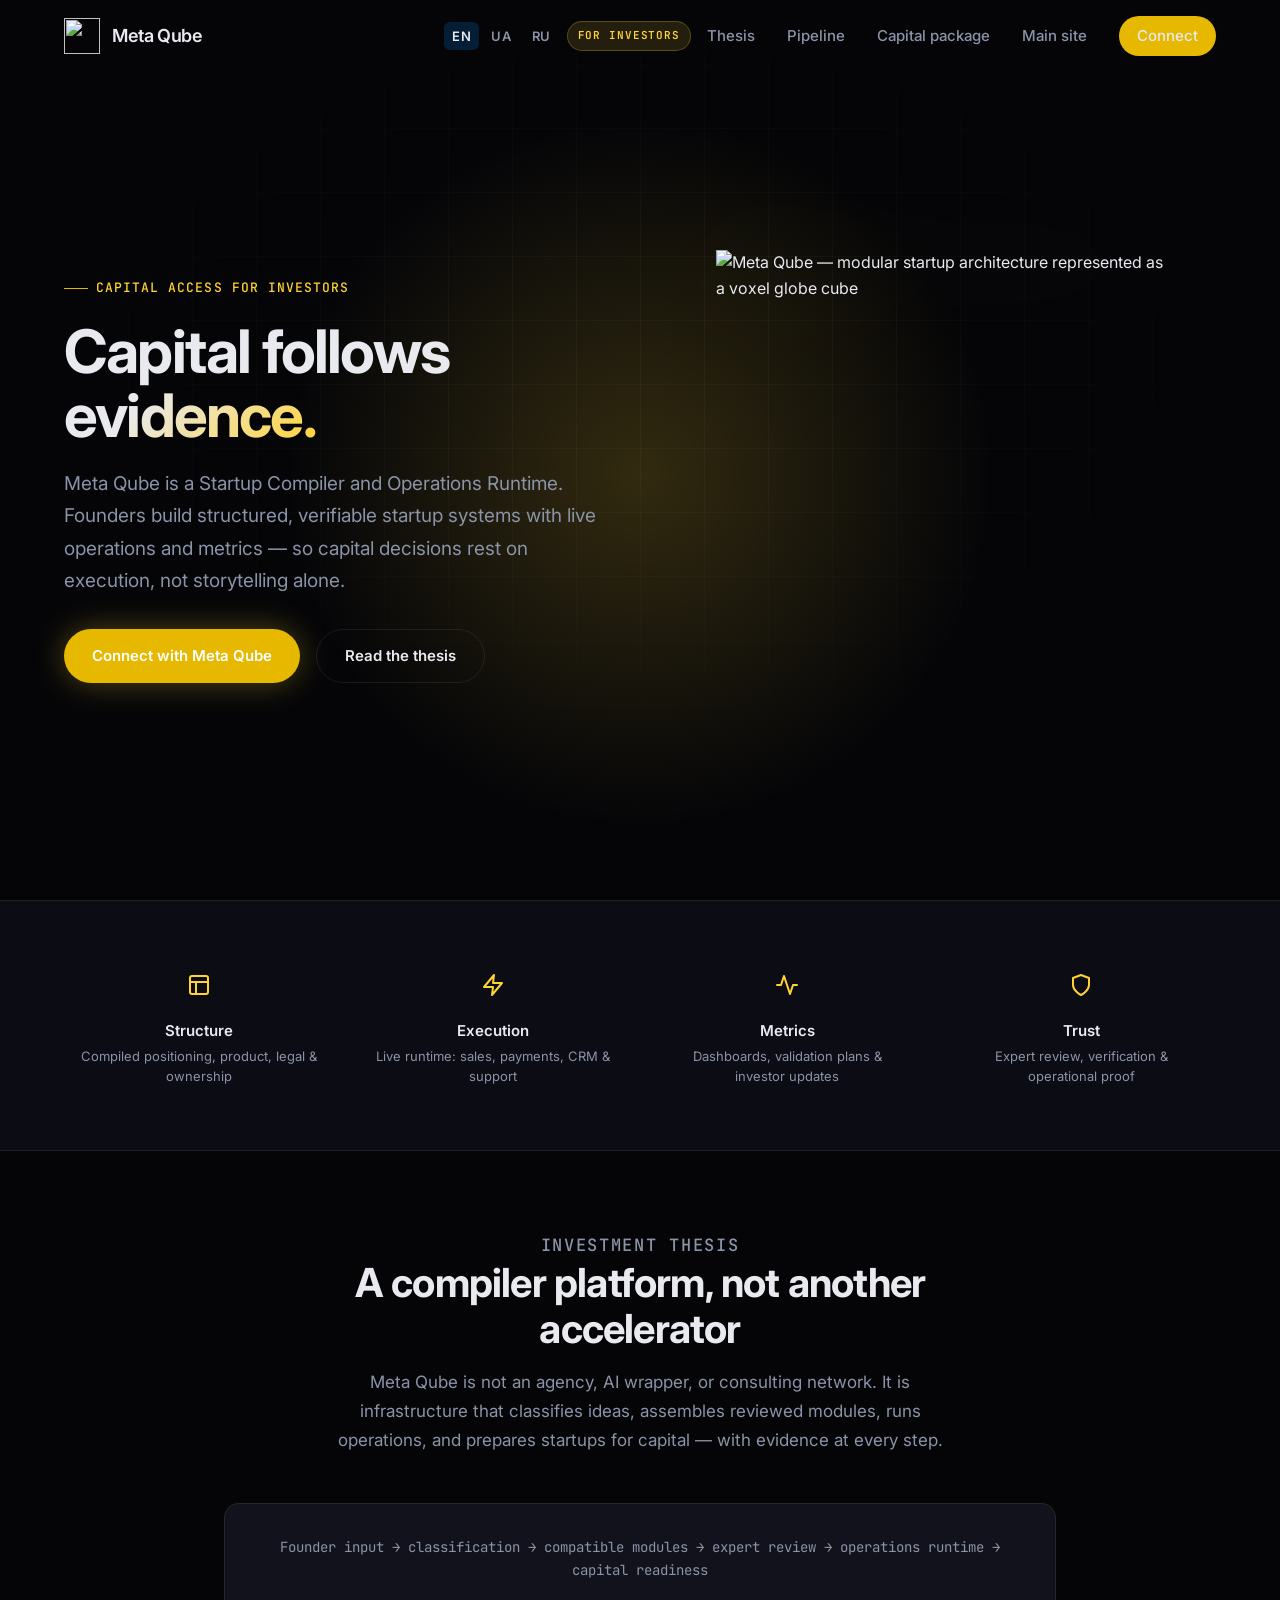
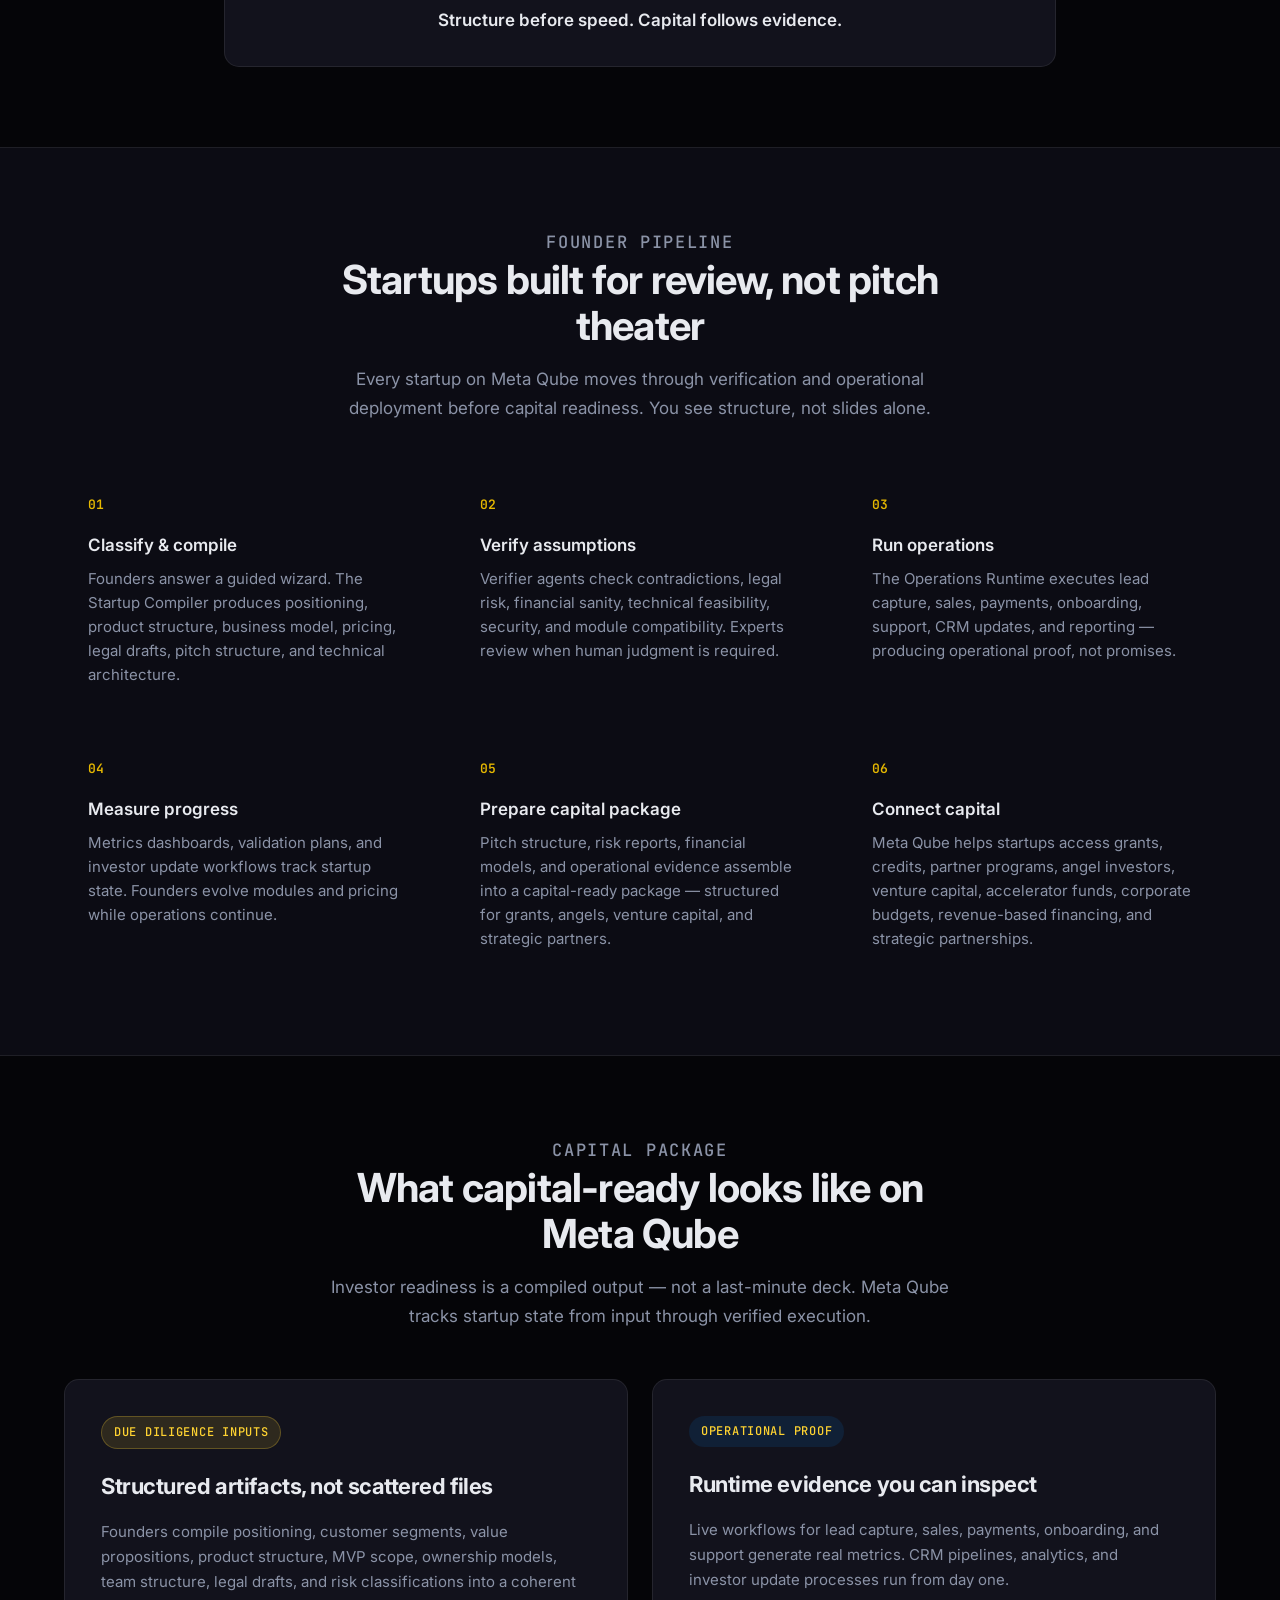
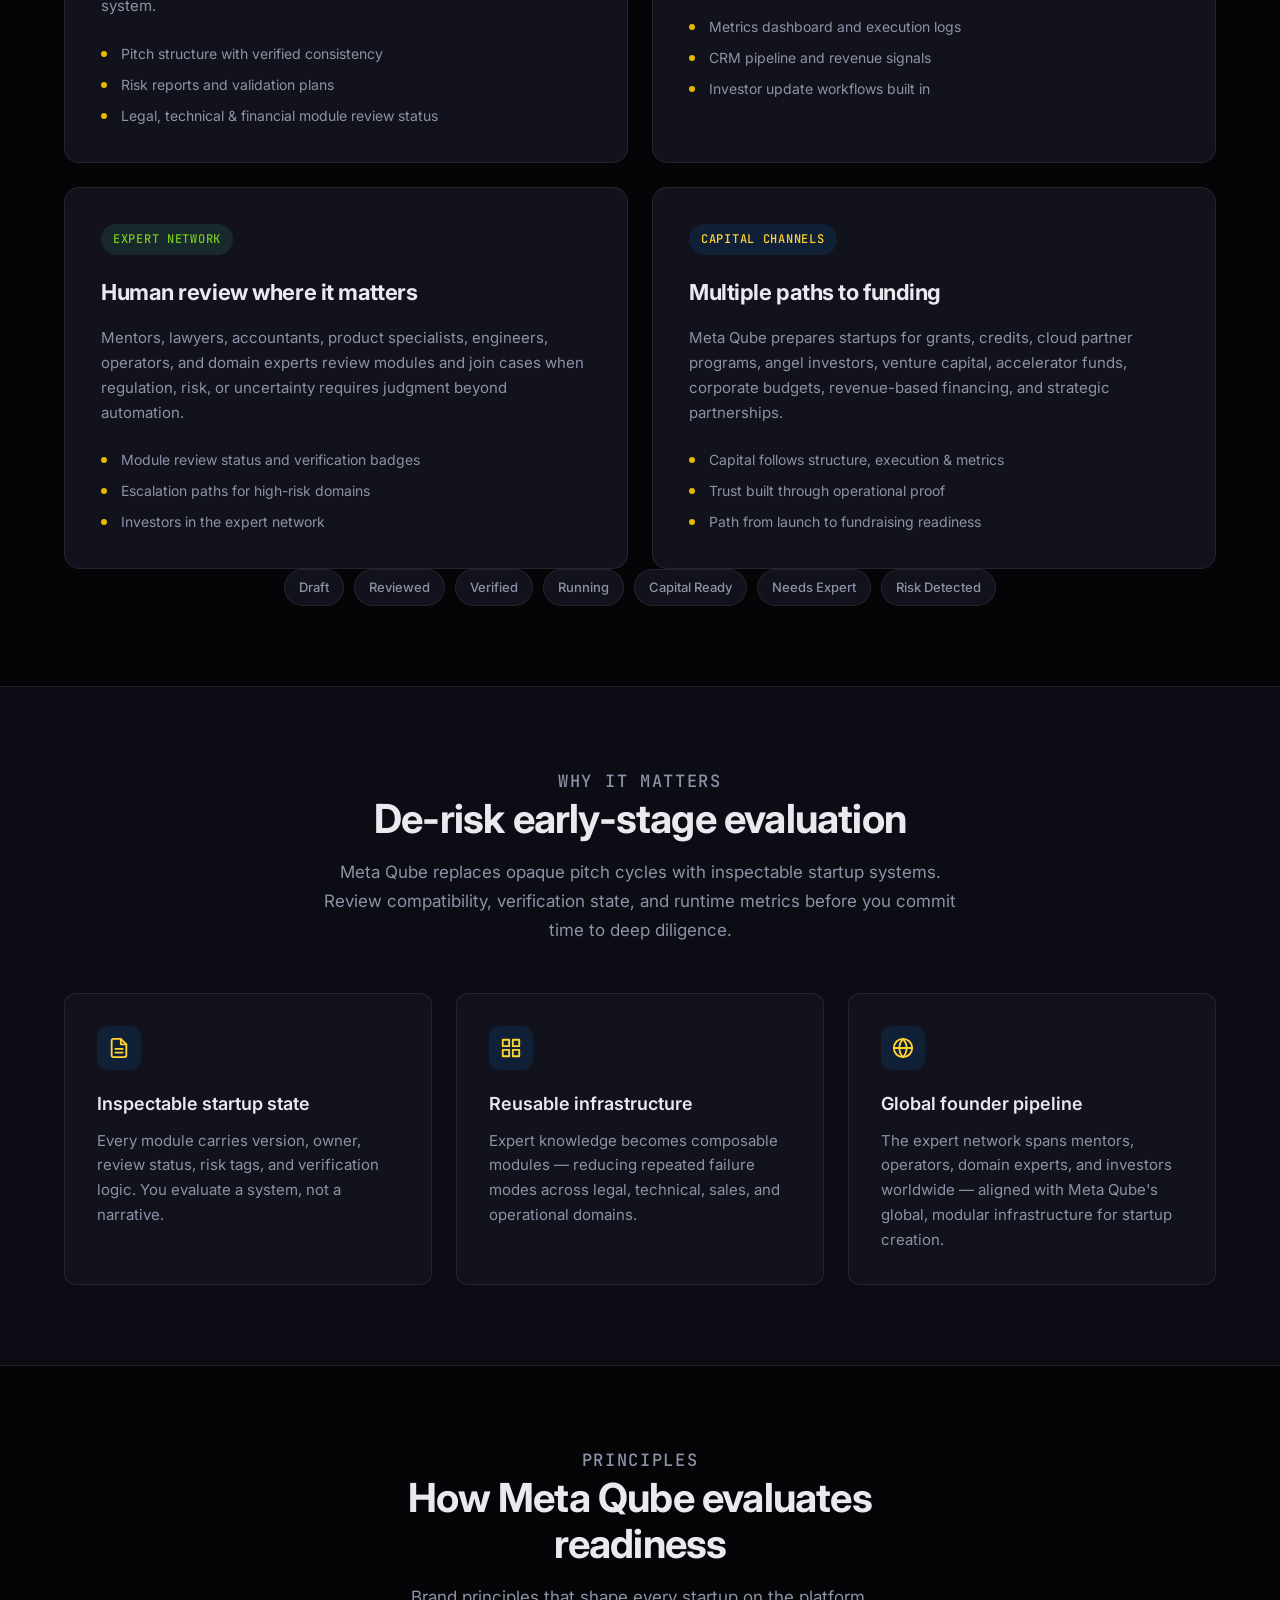
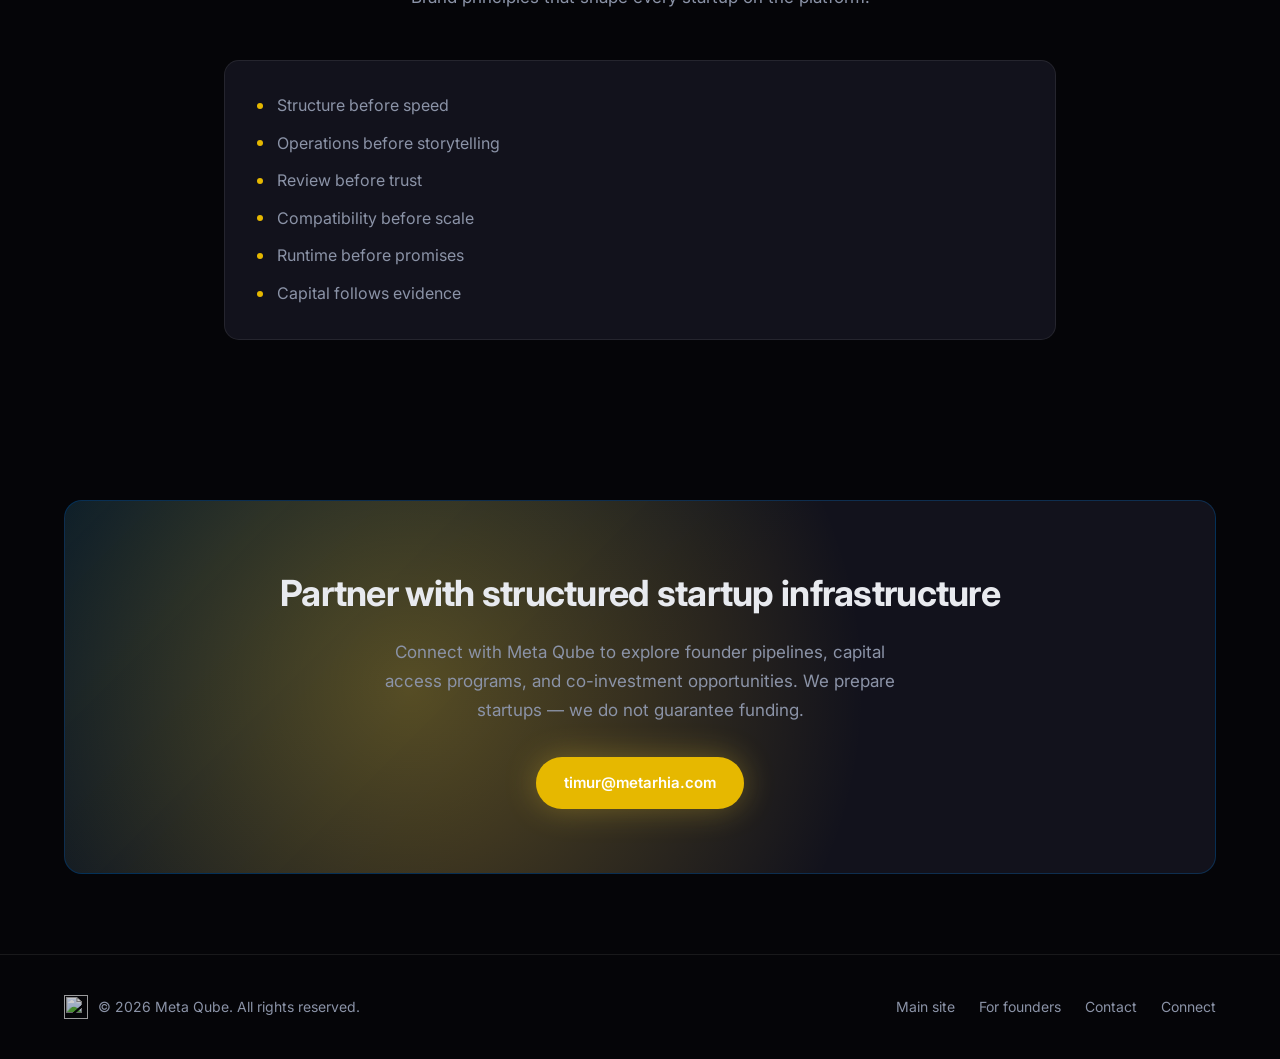
==== index.html @ 6962e1e0 "Add initial landing" ====
<!DOCTYPE html>
<html lang="en">
<head>
  <meta charset="UTF-8">
  <meta name="viewport" content="width=device-width, initial-scale=1.0">
  <meta name="description" content="Meta Qube prepares startups for capital with structure, execution, metrics, and trust. Connect with verified, operationally ready founder pipelines.">
  <meta name="theme-color" content="#FFD331">
  <title>Meta Qube for Investors — Capital follows evidence.</title>

  <link rel="alternate" hreflang="en" href="https://capital.meta-qube.com/">
  <link rel="alternate" hreflang="uk" href="https://capital.meta-qube.com/ua/">
  <link rel="alternate" hreflang="ru" href="https://capital.meta-qube.com/ru/">
  <link rel="alternate" hreflang="x-default" href="https://capital.meta-qube.com/">

  <link rel="icon" href="https://meta-qube.com/favicon.ico" sizes="any">
  <link rel="icon" href="https://meta-qube.com/favicon-32x32.png" type="image/png" sizes="32x32">
  <link rel="icon" href="https://meta-qube.com/favicon-16x16.png" type="image/png" sizes="16x16">
  <link rel="apple-touch-icon" href="https://meta-qube.com/apple-touch-icon.png">
  <link rel="manifest" href="/site.webmanifest">

  <link rel="preconnect" href="https://fonts.googleapis.com">
  <link rel="preconnect" href="https://fonts.gstatic.com" crossorigin>
  <link href="https://fonts.googleapis.com/css2?family=Inter:wght@400;500;600;700&family=JetBrains+Mono:wght@500&display=swap" rel="stylesheet">
  <link rel="stylesheet" href="/styles.css">
</head>
<body class="audience-investors">
  <header class="site-header" id="header">
    <div class="container header-inner">
      <a href="/" class="logo">
        <img src="https://meta-qube.com/images/metaqube.png" alt="" width="36" height="36">
        Meta Qube
      </a>
      <nav class="lang-switch" aria-label="Language">
        <a href="/" class="lang-link active" hreflang="en" aria-current="page">EN</a>
        <a href="/ua/" class="lang-link" hreflang="uk">UA</a>
        <a href="/ru/" class="lang-link" hreflang="ru">RU</a>
      </nav>
      <span class="audience-badge">For investors</span>
      <button class="menu-toggle" id="menu-toggle" aria-label="Toggle menu" aria-expanded="false">
        <svg width="24" height="24" viewBox="0 0 24 24" fill="none" stroke="currentColor" stroke-width="2" stroke-linecap="round">
          <line x1="4" y1="7" x2="20" y2="7"/>
          <line x1="4" y1="12" x2="20" y2="12"/>
          <line x1="4" y1="17" x2="20" y2="17"/>
        </svg>
      </button>
      <nav class="nav" id="nav">
        <a href="#thesis">Thesis</a>
        <a href="#pipeline">Pipeline</a>
        <a href="#capital-package">Capital package</a>
        <a href="https://meta-qube.com/">Main site</a>
        <a href="#connect" class="nav-cta">Connect</a>
      </nav>
    </div>
  </header>

  <main>
    <section class="hero">
      <div class="hero-bg" aria-hidden="true">
        <div class="hero-glow"></div>
        <div class="hero-grid"></div>
      </div>
      <div class="container hero-inner">
        <div class="hero-content">
          <p class="eyebrow">Capital Access for investors</p>
          <h1>Capital follows<br><span>evidence.</span></h1>
          <p class="hero-lead">
            Meta Qube is a Startup Compiler and Operations Runtime. Founders build
            structured, verifiable startup systems with live operations and metrics —
            so capital decisions rest on execution, not storytelling alone.
          </p>
          <div class="hero-actions">
            <a href="#connect" class="btn btn-primary">Connect with Meta Qube</a>
            <a href="#thesis" class="btn btn-secondary">Read the thesis</a>
          </div>
        </div>
        <div class="hero-visual">
          <img
            class="hero-cube"
            src="https://meta-qube.com/images/metaqube.png"
            alt="Meta Qube — modular startup architecture represented as a voxel globe cube"
            width="448"
            height="448"
          >
        </div>
      </div>
    </section>

    <section class="pillars" aria-label="Capital readiness pillars">
      <div class="container pillars-grid">
        <div class="pillar">
          <div class="pillar-icon" aria-hidden="true">
            <svg viewBox="0 0 24 24" fill="none" stroke="currentColor" stroke-width="2" stroke-linecap="round" stroke-linejoin="round">
              <rect x="3" y="3" width="18" height="18" rx="2"/>
              <path d="M3 9h18"/>
              <path d="M9 21V9"/>
            </svg>
          </div>
          <div class="pillar-label">Structure</div>
          <div class="pillar-desc">Compiled positioning, product, legal &amp; ownership</div>
        </div>
        <div class="pillar">
          <div class="pillar-icon" aria-hidden="true">
            <svg viewBox="0 0 24 24" fill="none" stroke="currentColor" stroke-width="2" stroke-linecap="round" stroke-linejoin="round">
              <polygon points="13 2 3 14 12 14 11 22 21 10 12 10 13 2"/>
            </svg>
          </div>
          <div class="pillar-label">Execution</div>
          <div class="pillar-desc">Live runtime: sales, payments, CRM &amp; support</div>
        </div>
        <div class="pillar">
          <div class="pillar-icon" aria-hidden="true">
            <svg viewBox="0 0 24 24" fill="none" stroke="currentColor" stroke-width="2" stroke-linecap="round" stroke-linejoin="round">
              <polyline points="22 12 18 12 15 21 9 3 6 12 2 12"/>
            </svg>
          </div>
          <div class="pillar-label">Metrics</div>
          <div class="pillar-desc">Dashboards, validation plans &amp; investor updates</div>
        </div>
        <div class="pillar">
          <div class="pillar-icon" aria-hidden="true">
            <svg viewBox="0 0 24 24" fill="none" stroke="currentColor" stroke-width="2" stroke-linecap="round" stroke-linejoin="round">
              <path d="M12 22s8-4 8-10V5l-8-3-8 3v7c0 6 8 10 8 10z"/>
            </svg>
          </div>
          <div class="pillar-label">Trust</div>
          <div class="pillar-desc">Expert review, verification &amp; operational proof</div>
        </div>
      </div>
    </section>

    <section id="thesis">
      <div class="container">
        <header class="section-header centered">
          <p class="section-tag">Investment thesis</p>
          <h2>A compiler platform, not another accelerator</h2>
          <p>
            Meta Qube is not an agency, AI wrapper, or consulting network. It is
            infrastructure that classifies ideas, assembles reviewed modules, runs
            operations, and prepares startups for capital — with evidence at every step.
          </p>
        </header>
        <div class="formula-box">
          <code class="formula-code">Founder input → classification → compatible modules → expert review → operations runtime → capital readiness</code>
          <p class="formula-tagline">Structure before speed. Capital follows evidence.</p>
        </div>
      </div>
    </section>

    <section class="process" id="pipeline">
      <div class="container">
        <header class="section-header centered">
          <p class="section-tag">Founder pipeline</p>
          <h2>Startups built for review, not pitch theater</h2>
          <p>
            Every startup on Meta Qube moves through verification and operational
            deployment before capital readiness. You see structure, not slides alone.
          </p>
        </header>
        <div class="process-steps">
          <div class="process-step">
            <h3>Classify &amp; compile</h3>
            <p>
              Founders answer a guided wizard. The Startup Compiler produces
              positioning, product structure, business model, pricing, legal drafts,
              pitch structure, and technical architecture.
            </p>
          </div>
          <div class="process-step">
            <h3>Verify assumptions</h3>
            <p>
              Verifier agents check contradictions, legal risk, financial sanity,
              technical feasibility, security, and module compatibility. Experts
              review when human judgment is required.
            </p>
          </div>
          <div class="process-step">
            <h3>Run operations</h3>
            <p>
              The Operations Runtime executes lead capture, sales, payments,
              onboarding, support, CRM updates, and reporting — producing
              operational proof, not promises.
            </p>
          </div>
          <div class="process-step">
            <h3>Measure progress</h3>
            <p>
              Metrics dashboards, validation plans, and investor update workflows
              track startup state. Founders evolve modules and pricing while
              operations continue.
            </p>
          </div>
          <div class="process-step">
            <h3>Prepare capital package</h3>
            <p>
              Pitch structure, risk reports, financial models, and operational
              evidence assemble into a capital-ready package — structured for
              grants, angels, venture capital, and strategic partners.
            </p>
          </div>
          <div class="process-step">
            <h3>Connect capital</h3>
            <p>
              Meta Qube helps startups access grants, credits, partner programs,
              angel investors, venture capital, accelerator funds, corporate budgets,
              revenue-based financing, and strategic partnerships.
            </p>
          </div>
        </div>
      </div>
    </section>

    <section id="capital-package">
      <div class="container">
        <header class="section-header centered">
          <p class="section-tag">Capital package</p>
          <h2>What capital-ready looks like on Meta Qube</h2>
          <p>
            Investor readiness is a compiled output — not a last-minute deck.
            Meta Qube tracks startup state from input through verified execution.
          </p>
        </header>
        <div class="platform-grid">
          <article class="platform-card">
            <div class="platform-badge accent-amber">Due diligence inputs</div>
            <h3>Structured artifacts, not scattered files</h3>
            <p>
              Founders compile positioning, customer segments, value propositions,
              product structure, MVP scope, ownership models, team structure, legal
              drafts, and risk classifications into a coherent system.
            </p>
            <ul class="feature-list">
              <li>Pitch structure with verified consistency</li>
              <li>Risk reports and validation plans</li>
              <li>Legal, technical &amp; financial module review status</li>
            </ul>
          </article>
          <article class="platform-card">
            <div class="platform-badge">Operational proof</div>
            <h3>Runtime evidence you can inspect</h3>
            <p>
              Live workflows for lead capture, sales, payments, onboarding, and
              support generate real metrics. CRM pipelines, analytics, and investor
              update processes run from day one.
            </p>
            <ul class="feature-list">
              <li>Metrics dashboard and execution logs</li>
              <li>CRM pipeline and revenue signals</li>
              <li>Investor update workflows built in</li>
            </ul>
          </article>
          <article class="platform-card">
            <div class="platform-badge accent-green">Expert network</div>
            <h3>Human review where it matters</h3>
            <p>
              Mentors, lawyers, accountants, product specialists, engineers, operators,
              and domain experts review modules and join cases when regulation, risk,
              or uncertainty requires judgment beyond automation.
            </p>
            <ul class="feature-list">
              <li>Module review status and verification badges</li>
              <li>Escalation paths for high-risk domains</li>
              <li>Investors in the expert network</li>
            </ul>
          </article>
          <article class="platform-card">
            <div class="platform-badge">Capital channels</div>
            <h3>Multiple paths to funding</h3>
            <p>
              Meta Qube prepares startups for grants, credits, cloud partner programs,
              angel investors, venture capital, accelerator funds, corporate budgets,
              revenue-based financing, and strategic partnerships.
            </p>
            <ul class="feature-list">
              <li>Capital follows structure, execution &amp; metrics</li>
              <li>Trust built through operational proof</li>
              <li>Path from launch to fundraising readiness</li>
            </ul>
          </article>
        </div>
        <div class="tag-cloud" aria-label="Capital readiness status tags">
          <span class="tag">Draft</span>
          <span class="tag">Reviewed</span>
          <span class="tag">Verified</span>
          <span class="tag">Running</span>
          <span class="tag">Capital Ready</span>
          <span class="tag">Needs Expert</span>
          <span class="tag">Risk Detected</span>
        </div>
      </div>
    </section>

    <section class="capabilities">
      <div class="container">
        <header class="section-header centered">
          <p class="section-tag">Why it matters</p>
          <h2>De-risk early-stage evaluation</h2>
          <p>
            Meta Qube replaces opaque pitch cycles with inspectable startup systems.
            Review compatibility, verification state, and runtime metrics before
            you commit time to deep diligence.
          </p>
        </header>
        <div class="card-grid">
          <article class="card">
            <div class="card-icon" aria-hidden="true">
              <svg viewBox="0 0 24 24" fill="none" stroke="currentColor" stroke-width="2" stroke-linecap="round" stroke-linejoin="round">
                <path d="M14 2H6a2 2 0 0 0-2 2v16a2 2 0 0 0 2 2h12a2 2 0 0 0 2-2V8z"/>
                <polyline points="14 2 14 8 20 8"/>
                <line x1="16" y1="13" x2="8" y2="13"/>
                <line x1="16" y1="17" x2="8" y2="17"/>
              </svg>
            </div>
            <h3>Inspectable startup state</h3>
            <p>
              Every module carries version, owner, review status, risk tags, and
              verification logic. You evaluate a system, not a narrative.
            </p>
          </article>
          <article class="card">
            <div class="card-icon" aria-hidden="true">
              <svg viewBox="0 0 24 24" fill="none" stroke="currentColor" stroke-width="2" stroke-linecap="round" stroke-linejoin="round">
                <rect x="3" y="3" width="7" height="7"/>
                <rect x="14" y="3" width="7" height="7"/>
                <rect x="14" y="14" width="7" height="7"/>
                <rect x="3" y="14" width="7" height="7"/>
              </svg>
            </div>
            <h3>Reusable infrastructure</h3>
            <p>
              Expert knowledge becomes composable modules — reducing repeated failure
              modes across legal, technical, sales, and operational domains.
            </p>
          </article>
          <article class="card">
            <div class="card-icon" aria-hidden="true">
              <svg viewBox="0 0 24 24" fill="none" stroke="currentColor" stroke-width="2" stroke-linecap="round" stroke-linejoin="round">
                <circle cx="12" cy="12" r="10"/>
                <line x1="2" y1="12" x2="22" y2="12"/>
                <path d="M12 2a15.3 15.3 0 0 1 4 10 15.3 15.3 0 0 1-4 10 15.3 15.3 0 0 1-4-10 15.3 15.3 0 0 1 4-10z"/>
              </svg>
            </div>
            <h3>Global founder pipeline</h3>
            <p>
              The expert network spans mentors, operators, domain experts, and
              investors worldwide — aligned with Meta Qube's global, modular
              infrastructure for startup creation.
            </p>
          </article>
        </div>
      </div>
    </section>

    <section class="formula" id="principle">
      <div class="container">
        <header class="section-header centered">
          <p class="section-tag">Principles</p>
          <h2>How Meta Qube evaluates readiness</h2>
          <p>Brand principles that shape every startup on the platform.</p>
        </header>
        <div class="formula-box">
          <ul class="principle-list">
            <li>Structure before speed</li>
            <li>Operations before storytelling</li>
            <li>Review before trust</li>
            <li>Compatibility before scale</li>
            <li>Runtime before promises</li>
            <li>Capital follows evidence</li>
          </ul>
        </div>
      </div>
    </section>

    <section class="cta" id="connect">
      <div class="container">
        <div class="cta-box">
          <h2>Partner with structured startup infrastructure</h2>
          <p>
            Connect with Meta Qube to explore founder pipelines, capital access
            programs, and co-investment opportunities. We prepare startups —
            we do not guarantee funding.
          </p>
          <a href="mailto:timur@metarhia.com" class="btn btn-primary">timur@metarhia.com</a>
        </div>
      </div>
    </section>
  </main>

  <footer class="site-footer">
    <div class="container footer-inner">
      <div class="footer-brand">
        <img src="https://meta-qube.com/images/metaqube.png" alt="" width="24" height="24">
        <span>&copy; 2026 Meta Qube. All rights reserved.</span>
      </div>
      <div class="footer-links">
        <a href="https://meta-qube.com/">Main site</a>
        <a href="https://founders.meta-qube.com/">For founders</a>
        <a href="mailto:timur@metarhia.com">Contact</a>
        <a href="#connect">Connect</a>
      </div>
    </div>
  </footer>

  <script>
    const header = document.getElementById('header');
    const menuToggle = document.getElementById('menu-toggle');
    const nav = document.getElementById('nav');

    window.addEventListener('scroll', () => {
      header.classList.toggle('scrolled', window.scrollY > 20);
    }, { passive: true });

    menuToggle.addEventListener('click', () => {
      const open = nav.classList.toggle('open');
      menuToggle.setAttribute('aria-expanded', open);
    });

    nav.querySelectorAll('a').forEach(link => {
      link.addEventListener('click', () => {
        nav.classList.remove('open');
        menuToggle.setAttribute('aria-expanded', 'false');
      });
    });
  </script>
</body>
</html>
---- styles.css ----
:root {
  --bg: #050508;
  --bg-elevated: #0c0c14;
  --surface: #12121c;
  --border: rgba(255, 255, 255, 0.08);
  --text: #e8eaef;
  --text-muted: #8b93a7;
  --accent: #0080e8;
  --accent-bright: #33a0ff;
  --accent-glow: rgba(0, 128, 232, 0.35);
  --green: #3ecf8e;
  --font-sans: "Inter", system-ui, -apple-system, sans-serif;
  --font-mono: "JetBrains Mono", ui-monospace, monospace;
  --max-width: 72rem;
  --radius: 0.75rem;
}

*,
*::before,
*::after {
  box-sizing: border-box;
}

html {
  scroll-behavior: smooth;
}

body {
  margin: 0;
  font-family: var(--font-sans);
  font-size: 1rem;
  line-height: 1.6;
  color: var(--text);
  background: var(--bg);
  -webkit-font-smoothing: antialiased;
}

img {
  max-width: 100%;
  height: auto;
  display: block;
}

a {
  color: var(--accent-bright);
  text-decoration: none;
  transition: color 0.2s;
}

a:hover {
  color: #6bc4ff;
}

.container {
  width: min(100% - 2rem, var(--max-width));
  margin-inline: auto;
}

/* Header */

.site-header {
  position: fixed;
  inset: 0 0 auto;
  z-index: 100;
  border-bottom: 1px solid transparent;
  transition: background 0.3s, border-color 0.3s, backdrop-filter 0.3s;
}

.site-header.scrolled {
  background: rgba(5, 5, 8, 0.85);
  backdrop-filter: blur(12px);
  border-bottom-color: var(--border);
}

.header-inner {
  display: flex;
  align-items: center;
  justify-content: space-between;
  padding-block: 1rem;
}

.logo {
  display: flex;
  align-items: center;
  gap: 0.75rem;
  color: var(--text);
  font-weight: 600;
  font-size: 1.125rem;
  letter-spacing: -0.02em;
}

.logo img {
  width: 2.25rem;
  height: 2.25rem;
}

.nav {
  display: flex;
  align-items: center;
  gap: 2rem;
}

.nav a {
  color: var(--text-muted);
  font-size: 0.9375rem;
  font-weight: 500;
}

.nav a:hover {
  color: var(--text);
}

.nav-cta {
  color: var(--text) !important;
  background: var(--accent);
  padding: 0.5rem 1.125rem;
  border-radius: 999px;
  font-weight: 600;
}

.nav-cta:hover {
  background: var(--accent-bright);
  color: var(--text) !important;
}

.lang-switch {
  display: flex;
  align-items: center;
  gap: 0.25rem;
  margin-left: auto;
  margin-right: 1rem;
}

.lang-link {
  color: var(--text-muted);
  font-size: 0.8125rem;
  font-weight: 600;
  letter-spacing: 0.04em;
  padding: 0.25rem 0.5rem;
  border-radius: 0.375rem;
  transition: color 0.2s, background 0.2s;
}

.lang-link:hover {
  color: var(--text);
  background: rgba(255, 255, 255, 0.06);
}

.lang-link.active {
  color: var(--text);
  background: rgba(0, 128, 232, 0.2);
}

.menu-toggle {
  display: none;
  background: none;
  border: none;
  color: var(--text);
  cursor: pointer;
  padding: 0.25rem;
}

/* Hero */

.hero {
  position: relative;
  min-height: 100vh;
  display: flex;
  align-items: center;
  padding-block: 7rem 4rem;
  overflow: hidden;
}

.hero-bg {
  position: absolute;
  inset: 0;
  pointer-events: none;
}

.hero-glow {
  position: absolute;
  top: 10%;
  left: 50%;
  translate: -50% 0;
  width: min(90vw, 48rem);
  height: min(90vw, 48rem);
  background: radial-gradient(circle, var(--accent-glow) 0%, transparent 65%);
  opacity: 0.6;
}

.hero-grid {
  position: absolute;
  inset: 0;
  background-image:
    linear-gradient(rgba(255, 255, 255, 0.03) 1px, transparent 1px),
    linear-gradient(90deg, rgba(255, 255, 255, 0.03) 1px, transparent 1px);
  background-size: 4rem 4rem;
  mask-image: radial-gradient(ellipse 70% 60% at 50% 40%, black 20%, transparent 75%);
}

.hero-inner {
  position: relative;
  display: grid;
  grid-template-columns: 1fr 1fr;
  gap: 3rem;
  align-items: center;
}

.hero-content {
  max-width: 34rem;
}

.eyebrow {
  display: inline-flex;
  align-items: center;
  gap: 0.5rem;
  font-family: var(--font-mono);
  font-size: 0.8125rem;
  font-weight: 500;
  letter-spacing: 0.08em;
  text-transform: uppercase;
  color: var(--accent-bright);
  margin-bottom: 1.25rem;
}

.eyebrow::before {
  content: "";
  width: 1.5rem;
  height: 1px;
  background: var(--accent);
}

.hero h1 {
  font-size: clamp(2.5rem, 5vw, 3.75rem);
  font-weight: 700;
  line-height: 1.08;
  letter-spacing: -0.03em;
  margin: 0 0 1.25rem;
}

.hero h1 span {
  background: linear-gradient(135deg, var(--text) 30%, var(--accent-bright));
  -webkit-background-clip: text;
  background-clip: text;
  -webkit-text-fill-color: transparent;
}

.hero-lead {
  font-size: 1.1875rem;
  color: var(--text-muted);
  margin: 0 0 2rem;
  line-height: 1.7;
}

.hero-actions {
  display: flex;
  flex-wrap: wrap;
  gap: 1rem;
}

.btn {
  display: inline-flex;
  align-items: center;
  justify-content: center;
  gap: 0.5rem;
  padding: 0.875rem 1.75rem;
  border-radius: 999px;
  font-weight: 600;
  font-size: 0.9375rem;
  border: none;
  cursor: pointer;
  transition: transform 0.2s, box-shadow 0.2s, background 0.2s;
}

.btn:hover {
  transform: translateY(-1px);
}

.btn-primary {
  background: var(--accent);
  color: #fff;
  box-shadow: 0 0 2rem var(--accent-glow);
}

.btn-primary:hover {
  background: var(--accent-bright);
  color: #fff;
  box-shadow: 0 0 2.5rem var(--accent-glow);
}

.btn-secondary {
  background: transparent;
  color: var(--text);
  border: 1px solid var(--border);
}

.btn-secondary:hover {
  border-color: rgba(255, 255, 255, 0.2);
  background: rgba(255, 255, 255, 0.04);
  color: var(--text);
}

.hero-visual {
  display: flex;
  justify-content: center;
  align-items: center;
}

.hero-cube {
  width: min(100%, 28rem);
  filter: drop-shadow(0 0 4rem var(--accent-glow));
  animation: float 6s ease-in-out infinite;
}

@keyframes float {
  0%, 100% { transform: translateY(0); }
  50% { transform: translateY(-12px); }
}

/* Pillars */

.pillars {
  padding-block: 3rem;
  border-block: 1px solid var(--border);
  background: var(--bg-elevated);
}

.pillars-grid {
  display: grid;
  grid-template-columns: repeat(4, 1fr);
  gap: 1.5rem;
}

.pillar {
  text-align: center;
  padding: 1rem;
}

.pillar-icon {
  width: 2.5rem;
  height: 2.5rem;
  display: flex;
  align-items: center;
  justify-content: center;
  margin: 0 auto 0.875rem;
  color: var(--accent-bright);
}

.pillar-icon svg {
  width: 1.5rem;
  height: 1.5rem;
}

.pillar-label {
  font-weight: 600;
  font-size: 0.9375rem;
  margin-bottom: 0.25rem;
}

.pillar-desc {
  font-size: 0.8125rem;
  color: var(--text-muted);
  line-height: 1.5;
}

/* Platform */

.platform-grid {
  display: grid;
  grid-template-columns: repeat(2, 1fr);
  gap: 1.5rem;
}

.platform-card {
  background: var(--surface);
  border: 1px solid var(--border);
  border-radius: calc(var(--radius) * 1.25);
  padding: 2.25rem;
}

.platform-card h3 {
  font-size: 1.375rem;
  font-weight: 700;
  letter-spacing: -0.02em;
  margin: 0 0 1rem;
}

.platform-card > p {
  color: var(--text-muted);
  font-size: 0.9375rem;
  line-height: 1.65;
  margin: 0 0 1.5rem;
}

.platform-badge {
  display: inline-block;
  font-family: var(--font-mono);
  font-size: 0.75rem;
  font-weight: 500;
  letter-spacing: 0.06em;
  text-transform: uppercase;
  color: var(--accent-bright);
  background: rgba(0, 128, 232, 0.12);
  padding: 0.375rem 0.75rem;
  border-radius: 999px;
  margin-bottom: 1.25rem;
}

.platform-badge.accent-green {
  color: var(--green);
  background: rgba(62, 207, 142, 0.12);
}

.feature-list {
  list-style: none;
  margin: 0;
  padding: 0;
  display: grid;
  gap: 0.625rem;
}

.feature-list li {
  position: relative;
  padding-left: 1.25rem;
  font-size: 0.875rem;
  color: var(--text-muted);
  line-height: 1.5;
}

.feature-list li::before {
  content: "";
  position: absolute;
  left: 0;
  top: 0.55em;
  width: 0.375rem;
  height: 0.375rem;
  border-radius: 50%;
  background: var(--accent);
}

/* Modules */

.module-contract {
  display: grid;
  grid-template-columns: repeat(4, 1fr);
  gap: 1rem;
  margin-bottom: 2rem;
}

.contract-item {
  background: var(--surface);
  border: 1px solid var(--border);
  border-radius: var(--radius);
  padding: 1.25rem;
  text-align: center;
}

.contract-key {
  display: block;
  font-family: var(--font-mono);
  font-size: 0.75rem;
  font-weight: 500;
  letter-spacing: 0.04em;
  text-transform: uppercase;
  color: var(--accent-bright);
  margin-bottom: 0.375rem;
}

.contract-val {
  display: block;
  font-size: 0.875rem;
  color: var(--text-muted);
}

.tag-cloud {
  display: flex;
  flex-wrap: wrap;
  gap: 0.625rem;
  justify-content: center;
}

.tag {
  font-size: 0.8125rem;
  font-weight: 500;
  color: var(--text-muted);
  background: var(--surface);
  border: 1px solid var(--border);
  padding: 0.4375rem 0.875rem;
  border-radius: 999px;
  transition: border-color 0.2s, color 0.2s;
}

.tag:hover {
  border-color: rgba(0, 128, 232, 0.35);
  color: var(--text);
}

/* Capabilities */

.capabilities {
  background: var(--bg-elevated);
  border-block: 1px solid var(--border);
}

/* Formula */

.formula {
  padding-block: 5rem;
}

.formula-box {
  max-width: 52rem;
  margin-inline: auto;
  background: var(--surface);
  border: 1px solid var(--border);
  border-radius: calc(var(--radius) * 1.25);
  padding: 2rem;
  text-align: center;
}

.formula-code {
  display: block;
  font-family: var(--font-mono);
  font-size: clamp(0.75rem, 2vw, 0.875rem);
  line-height: 1.7;
  color: var(--text-muted);
  word-break: break-word;
}

.formula-tagline {
  margin: 1.5rem 0 0;
  font-size: 1.0625rem;
  font-weight: 600;
  color: var(--text);
}

.principle-list {
  list-style: none;
  padding: 0;
  margin: 0;
  text-align: left;
  display: grid;
  gap: 0.75rem;
}

.principle-list li {
  position: relative;
  padding-left: 1.25rem;
  color: var(--text-muted);
  line-height: 1.6;
}

.principle-list li::before {
  content: "";
  position: absolute;
  left: 0;
  top: 0.6em;
  width: 0.375rem;
  height: 0.375rem;
  border-radius: 50%;
  background: var(--accent);
}

.platform-badge.accent-amber {
  color: #f5c842;
  background: rgba(245, 200, 66, 0.12);
  border: 1px solid rgba(245, 200, 66, 0.25);
}

/* Sections */

section {
  padding-block: 5rem;
}

.section-header {
  max-width: 40rem;
  margin-bottom: 3rem;
}

.section-header.centered {
  margin-inline: auto;
  text-align: center;
}

.section-tag {
  font-family: var(--font-mono);
  font-size: 0.8125rem;
  font-weight: 500;
  letter-spacing: 0.1em;
  text-transform: uppercase;
  color: var(--accent-bright);
  margin-bottom: 0.75rem;
}

.section-header h2 {
  font-size: clamp(1.875rem, 3.5vw, 2.5rem);
  font-weight: 700;
  letter-spacing: -0.02em;
  line-height: 1.15;
  margin: 0 0 1rem;
}

.section-header p {
  color: var(--text-muted);
  font-size: 1.0625rem;
  margin: 0;
  line-height: 1.7;
}

/* Cards */

.card-grid {
  display: grid;
  grid-template-columns: repeat(3, 1fr);
  gap: 1.5rem;
}

.card {
  background: var(--surface);
  border: 1px solid var(--border);
  border-radius: var(--radius);
  padding: 2rem;
  transition: border-color 0.25s, transform 0.25s;
}

.card:hover {
  border-color: rgba(0, 128, 232, 0.35);
  transform: translateY(-2px);
}

.card-icon {
  width: 2.75rem;
  height: 2.75rem;
  display: flex;
  align-items: center;
  justify-content: center;
  background: rgba(0, 128, 232, 0.12);
  border-radius: 0.625rem;
  color: var(--accent-bright);
  margin-bottom: 1.25rem;
}

.card-icon svg {
  width: 1.375rem;
  height: 1.375rem;
}

.card h3 {
  font-size: 1.125rem;
  font-weight: 600;
  margin: 0 0 0.625rem;
}

.card p {
  color: var(--text-muted);
  font-size: 0.9375rem;
  margin: 0;
  line-height: 1.65;
}

/* Process */

.process {
  background: var(--bg-elevated);
  border-block: 1px solid var(--border);
}

.process-steps {
  display: grid;
  grid-template-columns: repeat(3, 1fr);
  gap: 1.5rem;
  counter-reset: step;
}

.process-step {
  position: relative;
  padding: 1.5rem;
}

.process-step::before {
  counter-increment: step;
  content: counter(step, decimal-leading-zero);
  display: block;
  font-family: var(--font-mono);
  font-size: 0.8125rem;
  font-weight: 600;
  color: var(--accent);
  margin-bottom: 1rem;
}

.process-step h3 {
  font-size: 1.0625rem;
  font-weight: 600;
  margin: 0 0 0.5rem;
}

.process-step p {
  color: var(--text-muted);
  font-size: 0.9375rem;
  margin: 0;
  line-height: 1.6;
}

/* CTA */

.cta {
  padding-block: 5rem;
}

.cta-box {
  position: relative;
  overflow: hidden;
  background: linear-gradient(135deg, rgba(0, 128, 232, 0.15) 0%, var(--surface) 50%);
  border: 1px solid rgba(0, 128, 232, 0.25);
  border-radius: calc(var(--radius) * 1.5);
  padding: clamp(2.5rem, 5vw, 4rem);
  text-align: center;
}

.cta-box::before {
  content: "";
  position: absolute;
  inset: 0;
  background: radial-gradient(circle at 30% 50%, var(--accent-glow), transparent 55%);
  pointer-events: none;
}

.cta-box h2 {
  position: relative;
  font-size: clamp(1.75rem, 3vw, 2.25rem);
  font-weight: 700;
  letter-spacing: -0.02em;
  margin: 0 0 1rem;
}

.cta-box p {
  position: relative;
  color: var(--text-muted);
  font-size: 1.0625rem;
  max-width: 32rem;
  margin: 0 auto 2rem;
  line-height: 1.7;
}

.cta-box .btn {
  position: relative;
}

/* Footer */

.site-footer {
  border-top: 1px solid var(--border);
  padding-block: 2.5rem;
}

.footer-inner {
  display: flex;
  align-items: center;
  justify-content: space-between;
  flex-wrap: wrap;
  gap: 1.5rem;
}

.footer-brand {
  display: flex;
  align-items: center;
  gap: 0.625rem;
  color: var(--text-muted);
  font-size: 0.875rem;
}

.footer-brand img {
  width: 1.5rem;
  height: 1.5rem;
  opacity: 0.8;
}

.footer-links {
  display: flex;
  gap: 1.5rem;
}

.footer-links a {
  color: var(--text-muted);
  font-size: 0.875rem;
}

.footer-links a:hover {
  color: var(--text);
}

/* Responsive */

@media (max-width: 900px) {
  .hero-inner {
    grid-template-columns: 1fr;
    text-align: center;
  }

  .hero-content {
    max-width: none;
  }

  .eyebrow {
    justify-content: center;
  }

  .hero-actions {
    justify-content: center;
  }

  .hero-visual {
    order: -1;
  }

  .hero-cube {
    width: min(70vw, 18rem);
  }

  .pillars-grid {
    grid-template-columns: repeat(2, 1fr);
  }

  .platform-grid {
    grid-template-columns: 1fr;
  }

  .module-contract {
    grid-template-columns: repeat(2, 1fr);
  }

  .card-grid {
    grid-template-columns: 1fr;
  }

  .process-steps {
    grid-template-columns: repeat(2, 1fr);
  }
}

@media (max-width: 640px) {
  .lang-switch {
    margin-right: 0.5rem;
  }

  .menu-toggle {
    display: block;
  }

  .nav {
    display: none;
    position: absolute;
    top: 100%;
    left: 0;
    right: 0;
    flex-direction: column;
    gap: 0;
    background: rgba(5, 5, 8, 0.95);
    backdrop-filter: blur(12px);
    border-bottom: 1px solid var(--border);
    padding: 1rem;
  }

  .nav.open {
    display: flex;
  }

  .nav a {
    padding: 0.75rem 1rem;
    width: 100%;
  }

  .nav-cta {
    text-align: center;
    margin-top: 0.5rem;
  }

  .pillars-grid {
    grid-template-columns: 1fr 1fr;
    gap: 1rem;
  }

  .module-contract {
    grid-template-columns: 1fr;
  }

  .process-steps {
    grid-template-columns: 1fr;
  }

  .footer-inner {
    flex-direction: column;
    text-align: center;
  }
}

/* Audience: investors */

body.audience-investors {
  --accent: #E6B800;
  --accent-bright: #FFD331;
  --accent-glow: rgba(255, 211, 49, 0.3);
  --green: #78C91E;
}

.audience-badge {
  display: none;
  font-family: var(--font-mono);
  font-size: 0.6875rem;
  font-weight: 600;
  letter-spacing: 0.08em;
  text-transform: uppercase;
  color: var(--accent-bright);
  background: rgba(255, 211, 49, 0.12);
  border: 1px solid rgba(255, 211, 49, 0.25);
  padding: 0.3125rem 0.625rem;
  border-radius: 999px;
  margin-left: 0;
  margin-right: 1rem;
}

body.audience-investors .lang-switch {
  margin-left: auto;
  margin-right: 0.5rem;
}

body.audience-investors .platform-badge.accent-amber {
  color: var(--accent-bright);
  background: rgba(255, 211, 49, 0.12);
  border: 1px solid rgba(255, 211, 49, 0.25);
}

@media (min-width: 641px) {
  .audience-badge {
    display: inline-flex;
  }
}

@media (max-width: 640px) {
  .audience-badge {
    display: none;
  }
}
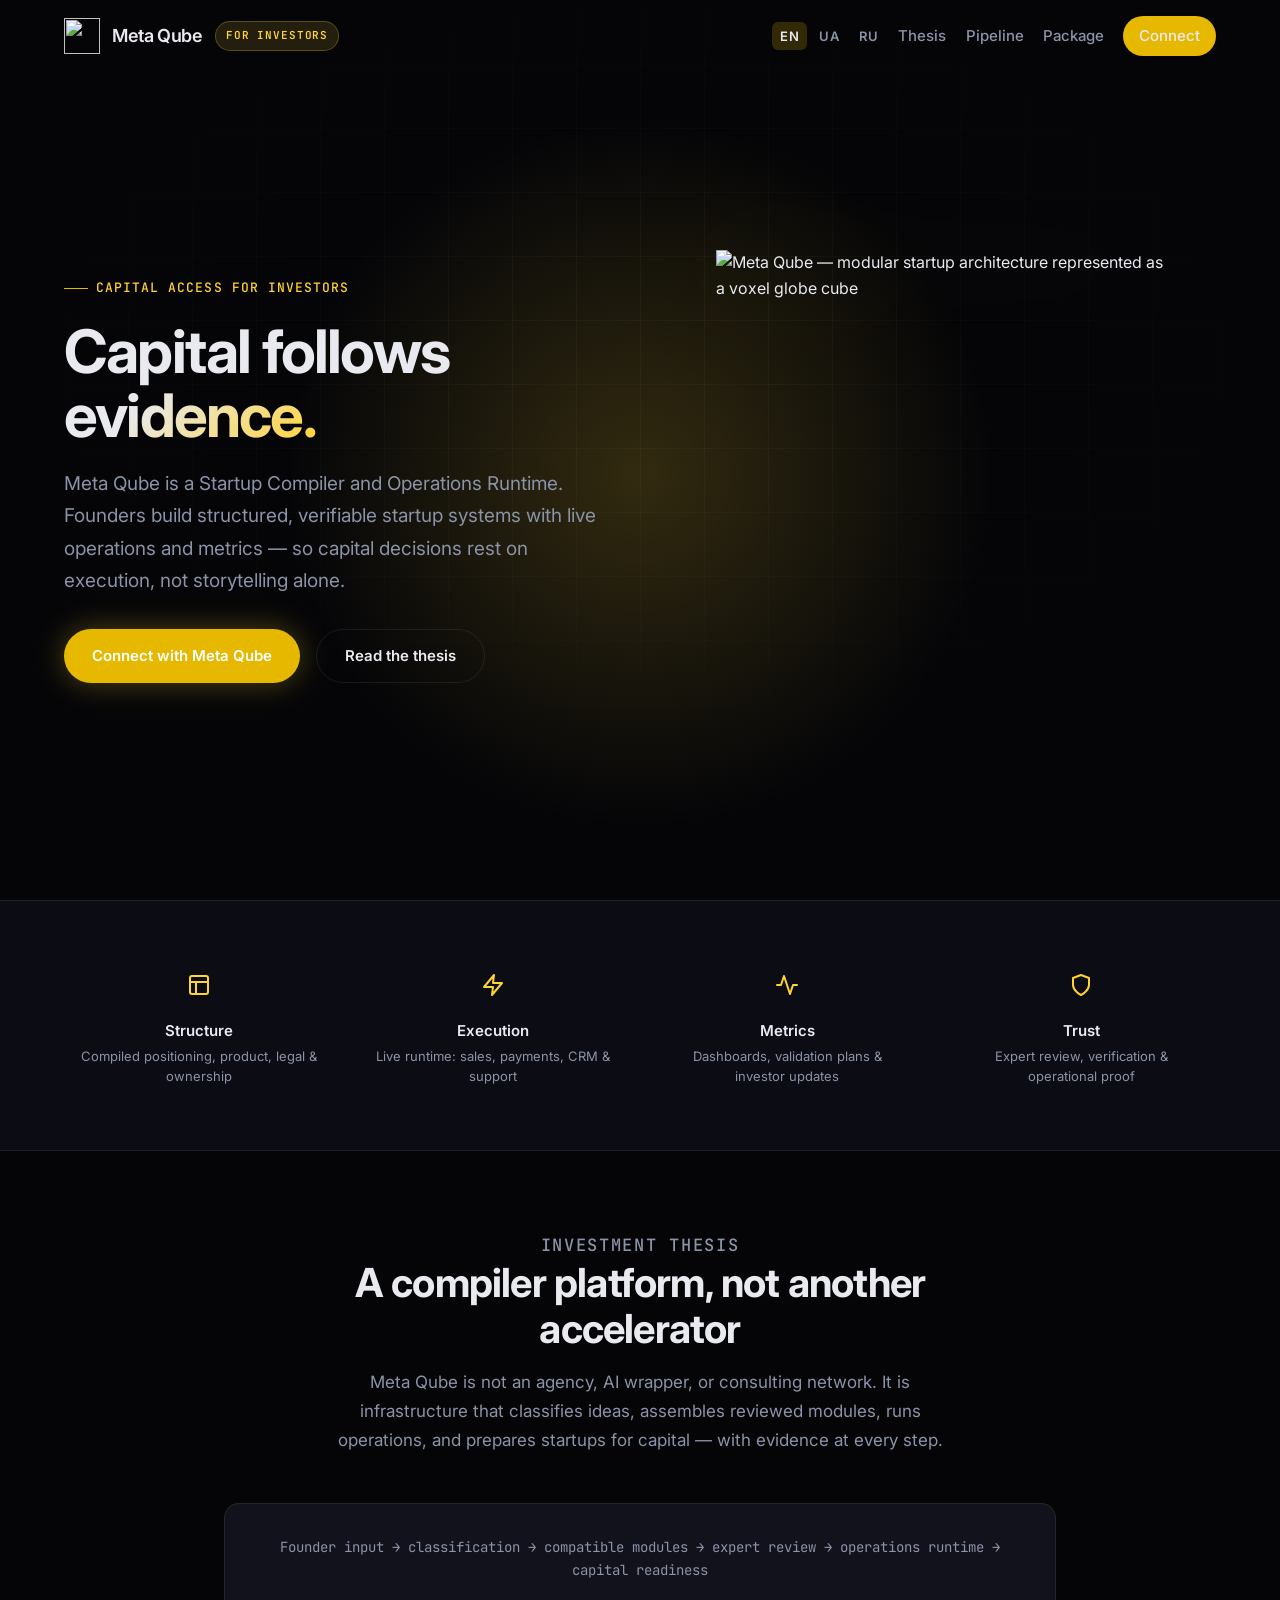
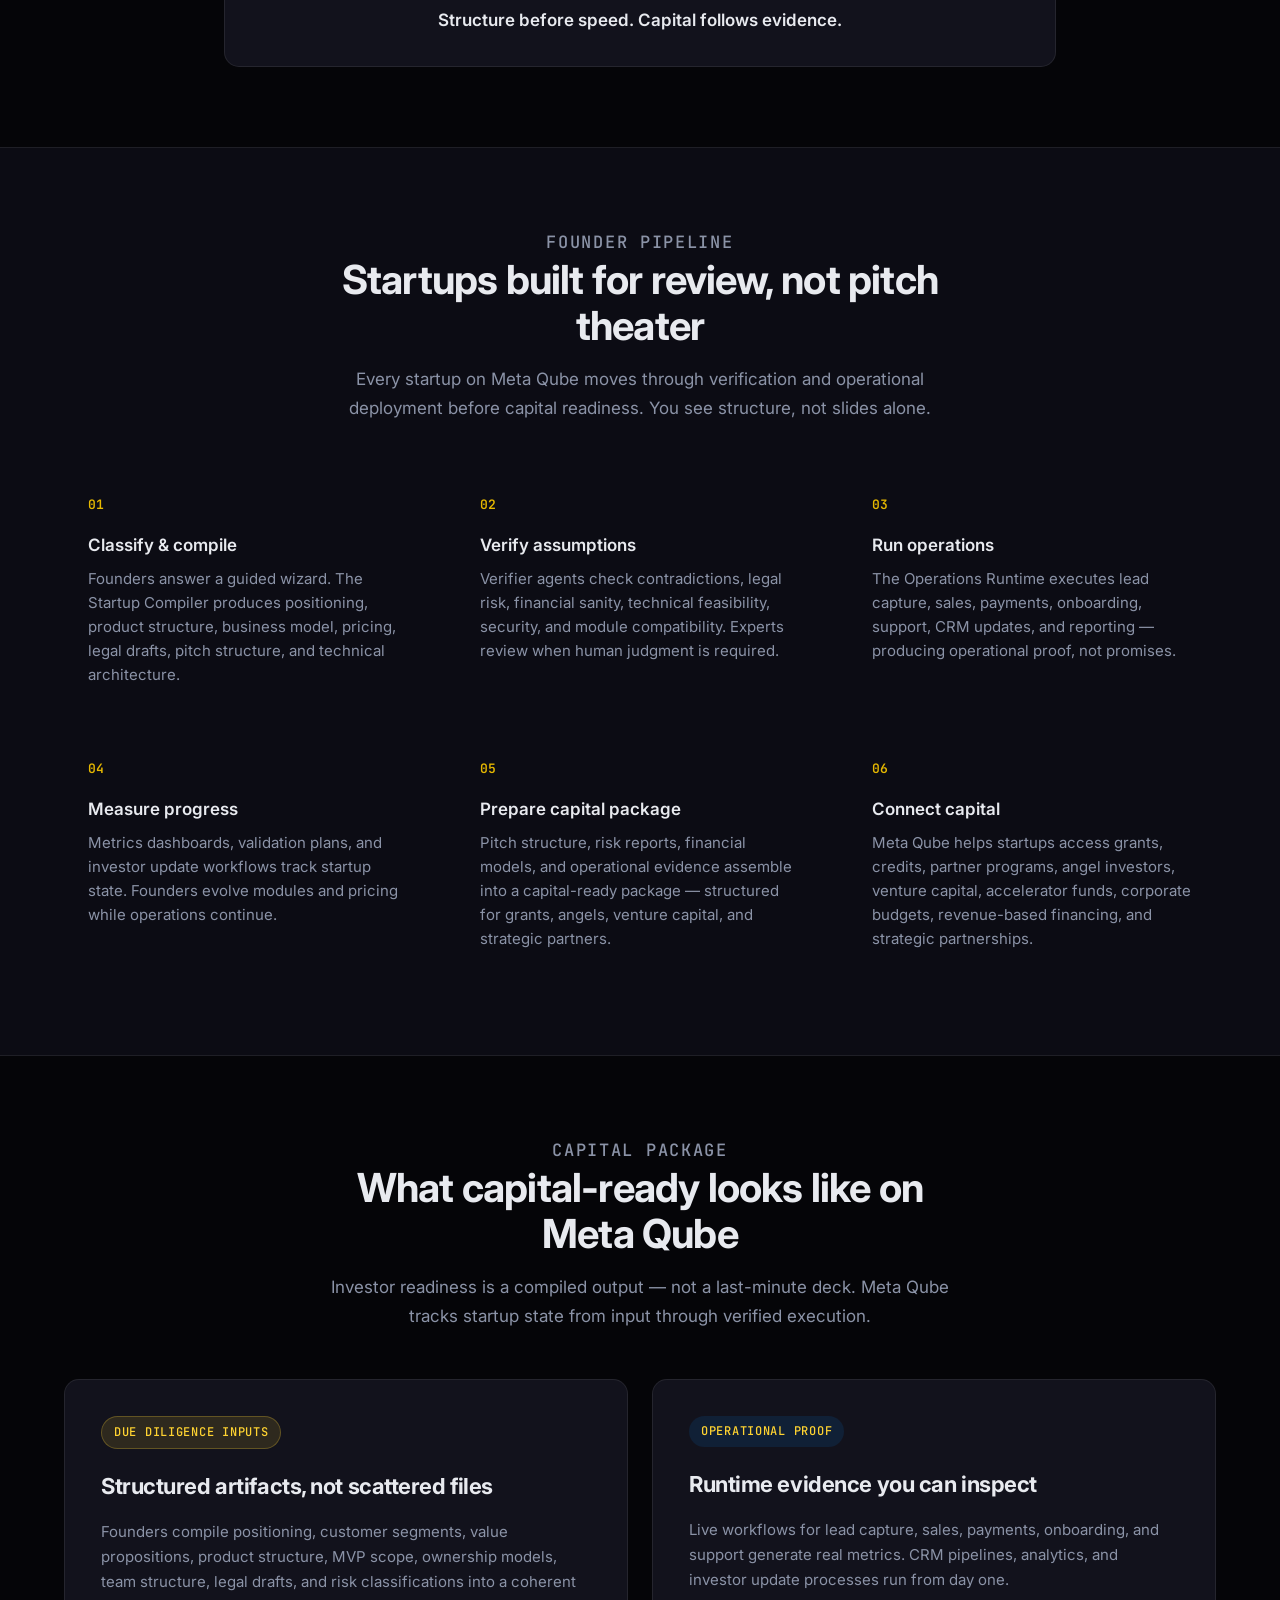
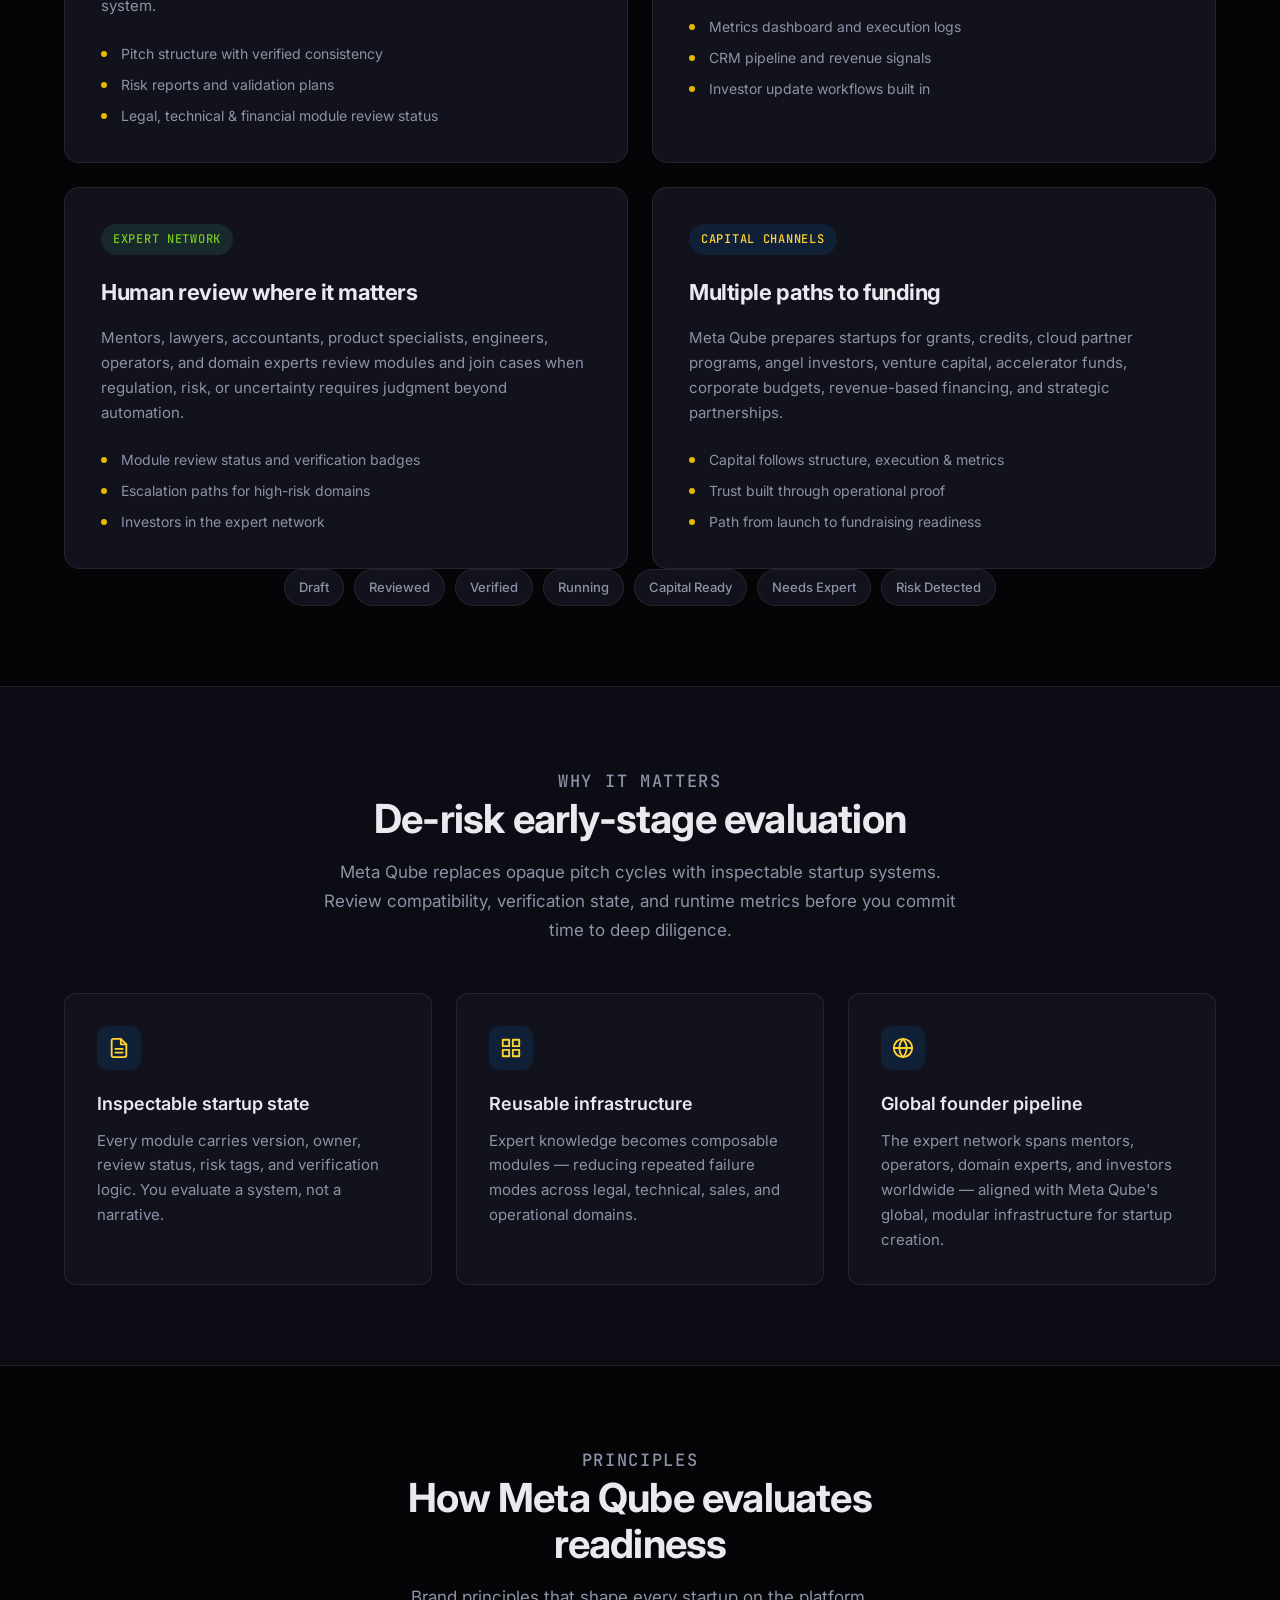
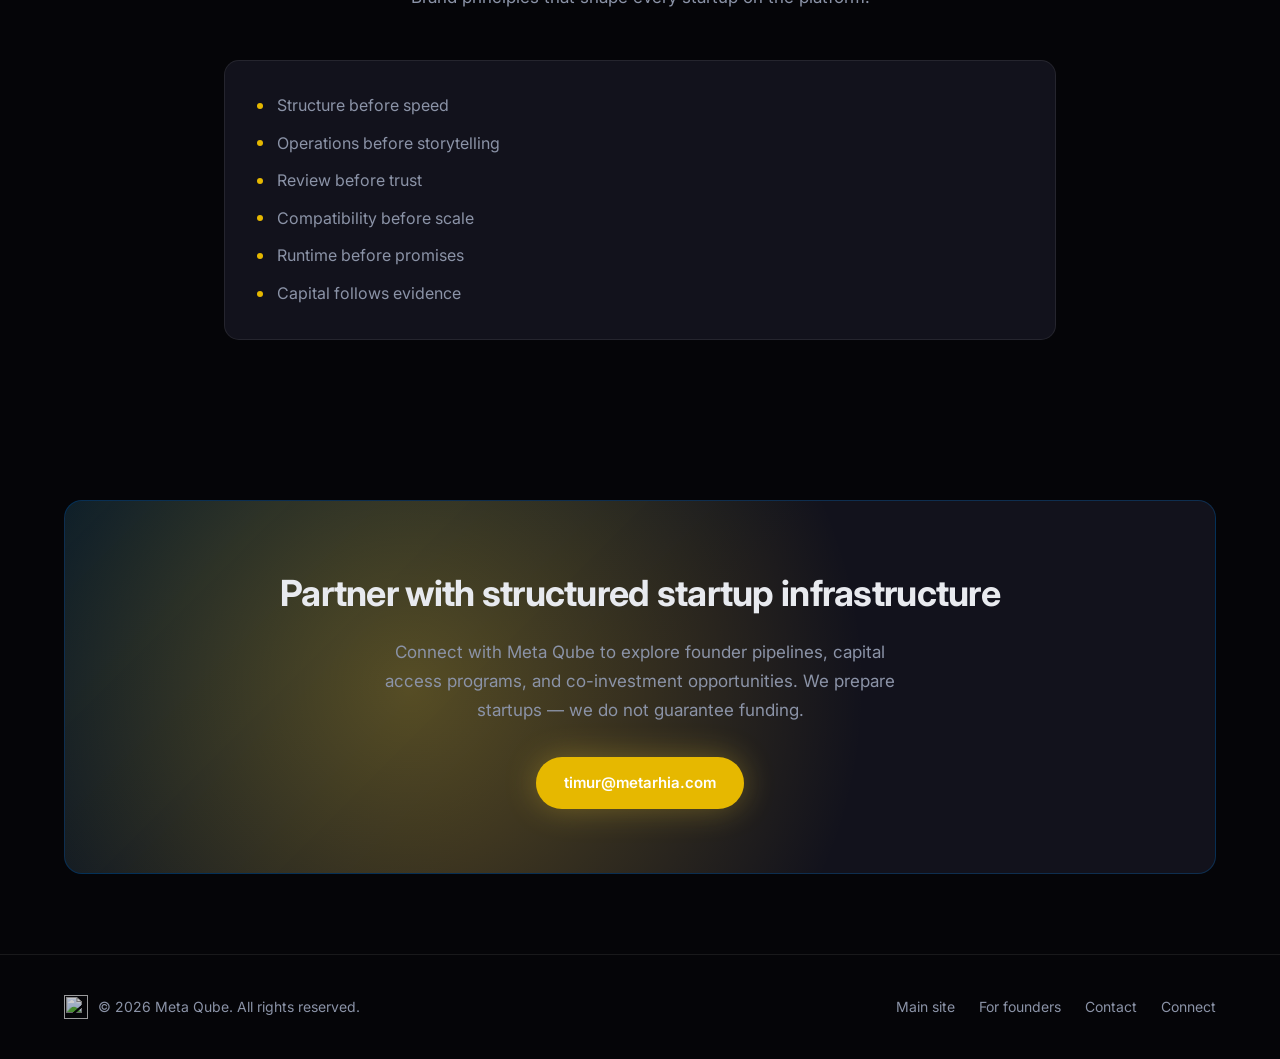
==== commit 0fc48a13: "Fix menu alignment" ====
--- a/index.html
+++ b/index.html
@@ -30,12 +30,12 @@
         <img src="https://meta-qube.com/images/metaqube.png" alt="" width="36" height="36">
         Meta Qube
       </a>
+      <span class="audience-badge">For investors</span>
       <nav class="lang-switch" aria-label="Language">
         <a href="/" class="lang-link active" hreflang="en" aria-current="page">EN</a>
         <a href="/ua/" class="lang-link" hreflang="uk">UA</a>
         <a href="/ru/" class="lang-link" hreflang="ru">RU</a>
       </nav>
-      <span class="audience-badge">For investors</span>
       <button class="menu-toggle" id="menu-toggle" aria-label="Toggle menu" aria-expanded="false">
         <svg width="24" height="24" viewBox="0 0 24 24" fill="none" stroke="currentColor" stroke-width="2" stroke-linecap="round">
           <line x1="4" y1="7" x2="20" y2="7"/>
@@ -46,8 +46,7 @@
       <nav class="nav" id="nav">
         <a href="#thesis">Thesis</a>
         <a href="#pipeline">Pipeline</a>
-        <a href="#capital-package">Capital package</a>
-        <a href="https://meta-qube.com/">Main site</a>
+        <a href="#capital-package">Package</a>
         <a href="#connect" class="nav-cta">Connect</a>
       </nav>
     </div>
--- a/styles.css
+++ b/styles.css
@@ -64,6 +64,7 @@
   z-index: 100;
   border-bottom: 1px solid transparent;
   transition: background 0.3s, border-color 0.3s, backdrop-filter 0.3s;
+  overflow-x: clip;
 }
 
 .site-header.scrolled {
@@ -73,10 +74,14 @@
 }
 
 .header-inner {
-  display: flex;
-  align-items: center;
-  justify-content: space-between;
+  container-type: inline-size;
+  container-name: site-header;
+  position: relative;
+  display: flex;
+  align-items: center;
+  gap: 0.75rem;
   padding-block: 1rem;
+  min-width: 0;
 }
 
 .logo {
@@ -87,6 +92,7 @@
   font-weight: 600;
   font-size: 1.125rem;
   letter-spacing: -0.02em;
+  flex-shrink: 0;
 }
 
 .logo img {
@@ -97,13 +103,24 @@
 .nav {
   display: flex;
   align-items: center;
-  gap: 2rem;
+  gap: clamp(0.625rem, 1.5vw, 1.5rem);
+  flex-shrink: 1;
+  min-width: 0;
+}
+
+@container site-header (min-width: 62rem) {
+  .nav {
+    flex-wrap: wrap;
+    justify-content: flex-end;
+    row-gap: 0.35rem;
+  }
 }
 
 .nav a {
   color: var(--text-muted);
-  font-size: 0.9375rem;
+  font-size: clamp(0.8125rem, 0.78rem + 0.2vw, 0.9375rem);
   font-weight: 500;
+  white-space: nowrap;
 }
 
 .nav a:hover {
@@ -113,9 +130,10 @@
 .nav-cta {
   color: var(--text) !important;
   background: var(--accent);
-  padding: 0.5rem 1.125rem;
+  padding: 0.5rem 1rem;
   border-radius: 999px;
   font-weight: 600;
+  flex-shrink: 0;
 }
 
 .nav-cta:hover {
@@ -128,7 +146,7 @@
   align-items: center;
   gap: 0.25rem;
   margin-left: auto;
-  margin-right: 1rem;
+  flex-shrink: 0;
 }
 
 .lang-link {
@@ -153,11 +171,52 @@
 
 .menu-toggle {
   display: none;
+  flex-shrink: 0;
   background: none;
   border: none;
   color: var(--text);
   cursor: pointer;
   padding: 0.25rem;
+  margin-left: 0.25rem;
+}
+
+@container site-header (max-width: 62rem) {
+  .menu-toggle {
+    display: block;
+  }
+
+  .nav {
+    display: none;
+    position: absolute;
+    top: 100%;
+    left: 0;
+    right: 0;
+    flex-direction: column;
+    align-items: stretch;
+    gap: 0;
+    flex-shrink: 0;
+    background: rgba(5, 5, 8, 0.95);
+    backdrop-filter: blur(12px);
+    border-bottom: 1px solid var(--border);
+    padding: 1rem;
+    z-index: 10;
+  }
+
+  .nav.open {
+    display: flex;
+  }
+
+  .nav a {
+    padding: 0.75rem 1rem;
+    width: 100%;
+    font-size: 0.9375rem;
+    white-space: normal;
+  }
+
+  .nav-cta {
+    text-align: center;
+    margin-top: 0.5rem;
+  }
 }
 
 /* Hero */
@@ -840,42 +899,6 @@
 }
 
 @media (max-width: 640px) {
-  .lang-switch {
-    margin-right: 0.5rem;
-  }
-
-  .menu-toggle {
-    display: block;
-  }
-
-  .nav {
-    display: none;
-    position: absolute;
-    top: 100%;
-    left: 0;
-    right: 0;
-    flex-direction: column;
-    gap: 0;
-    background: rgba(5, 5, 8, 0.95);
-    backdrop-filter: blur(12px);
-    border-bottom: 1px solid var(--border);
-    padding: 1rem;
-  }
-
-  .nav.open {
-    display: flex;
-  }
-
-  .nav a {
-    padding: 0.75rem 1rem;
-    width: 100%;
-  }
-
-  .nav-cta {
-    text-align: center;
-    margin-top: 0.5rem;
-  }
-
   .pillars-grid {
     grid-template-columns: 1fr 1fr;
     gap: 1rem;
@@ -917,12 +940,16 @@
   padding: 0.3125rem 0.625rem;
   border-radius: 999px;
   margin-left: 0;
-  margin-right: 1rem;
-}
-
-body.audience-investors .lang-switch {
-  margin-left: auto;
-  margin-right: 0.5rem;
+  flex-shrink: 1;
+  min-width: 0;
+  max-width: 9rem;
+  overflow: hidden;
+  text-overflow: ellipsis;
+  white-space: nowrap;
+}
+
+body.audience-investors .lang-link.active {
+  background: color-mix(in srgb, var(--accent) 20%, transparent);
 }
 
 body.audience-investors .platform-badge.accent-amber {
@@ -931,14 +958,8 @@
   border: 1px solid rgba(255, 211, 49, 0.25);
 }
 
-@media (min-width: 641px) {
+@container site-header (min-width: 62rem) {
   .audience-badge {
     display: inline-flex;
   }
 }
-
-@media (max-width: 640px) {
-  .audience-badge {
-    display: none;
-  }
-}
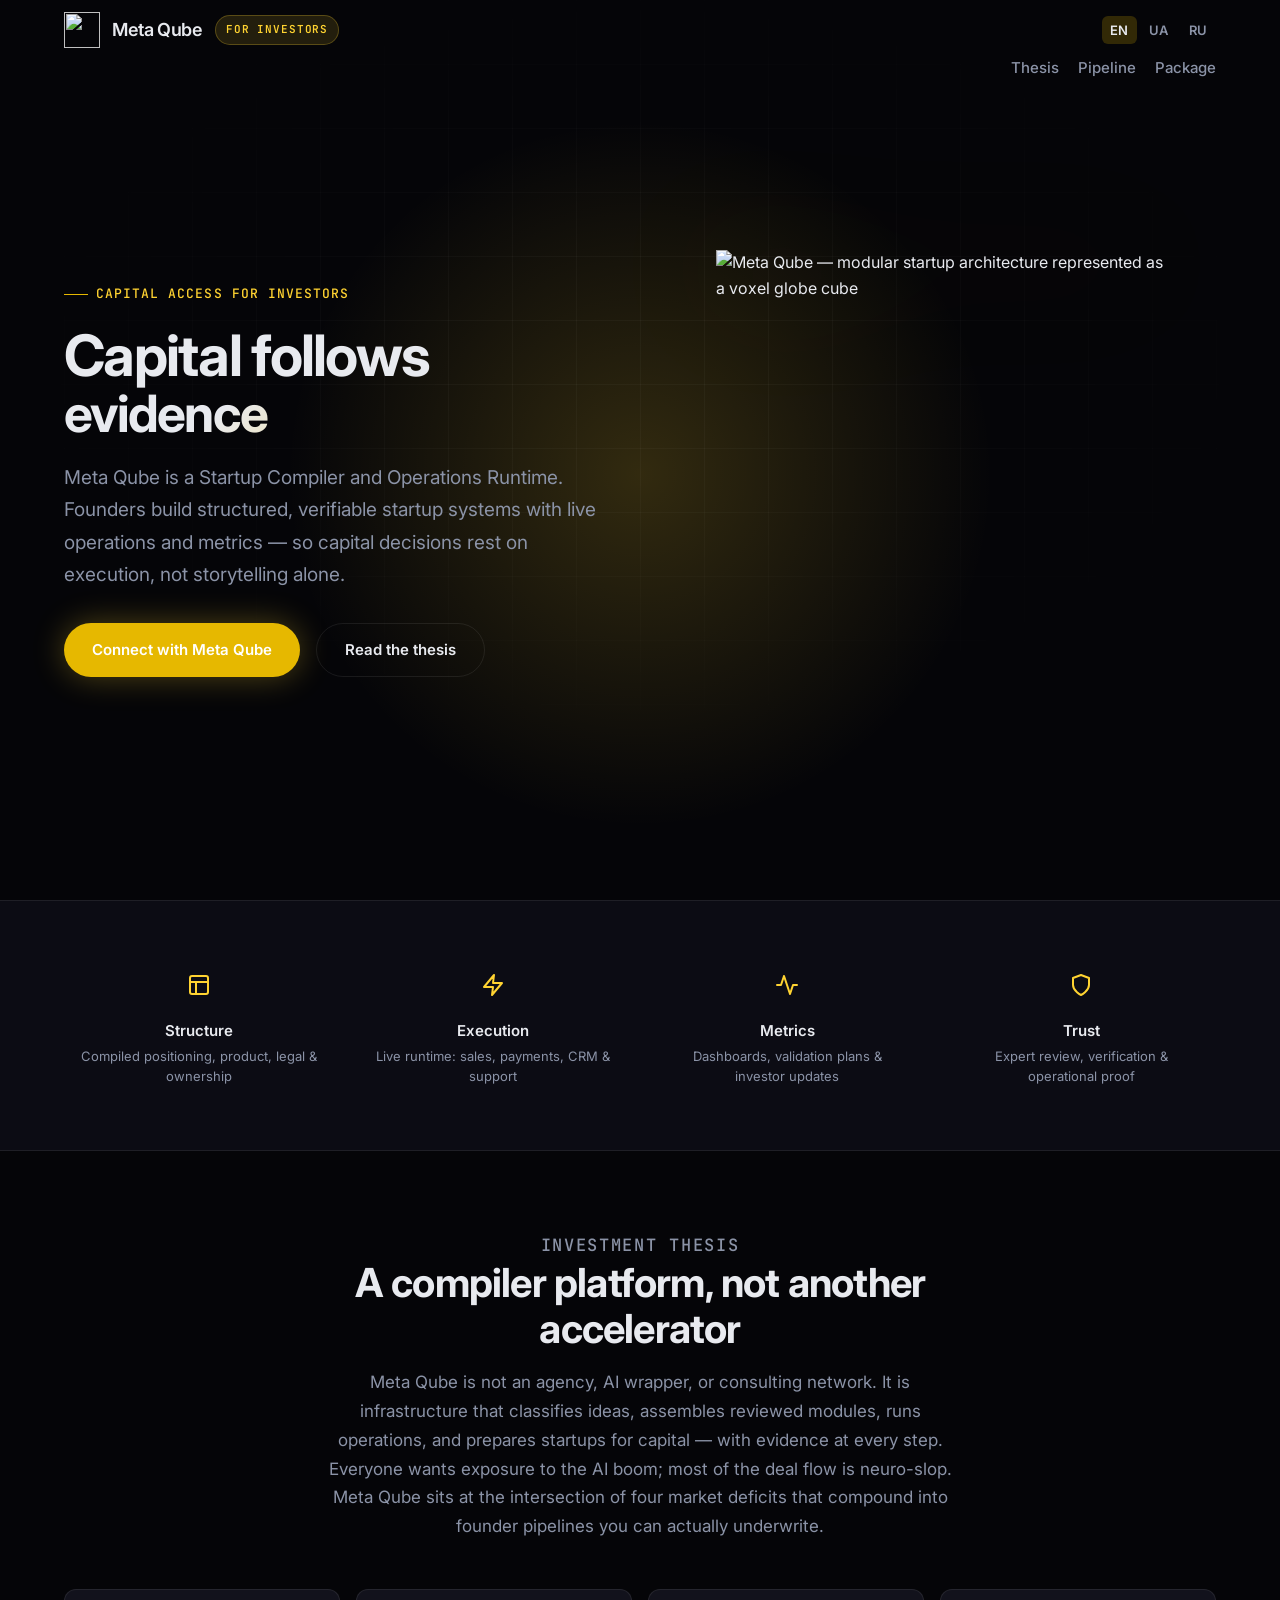
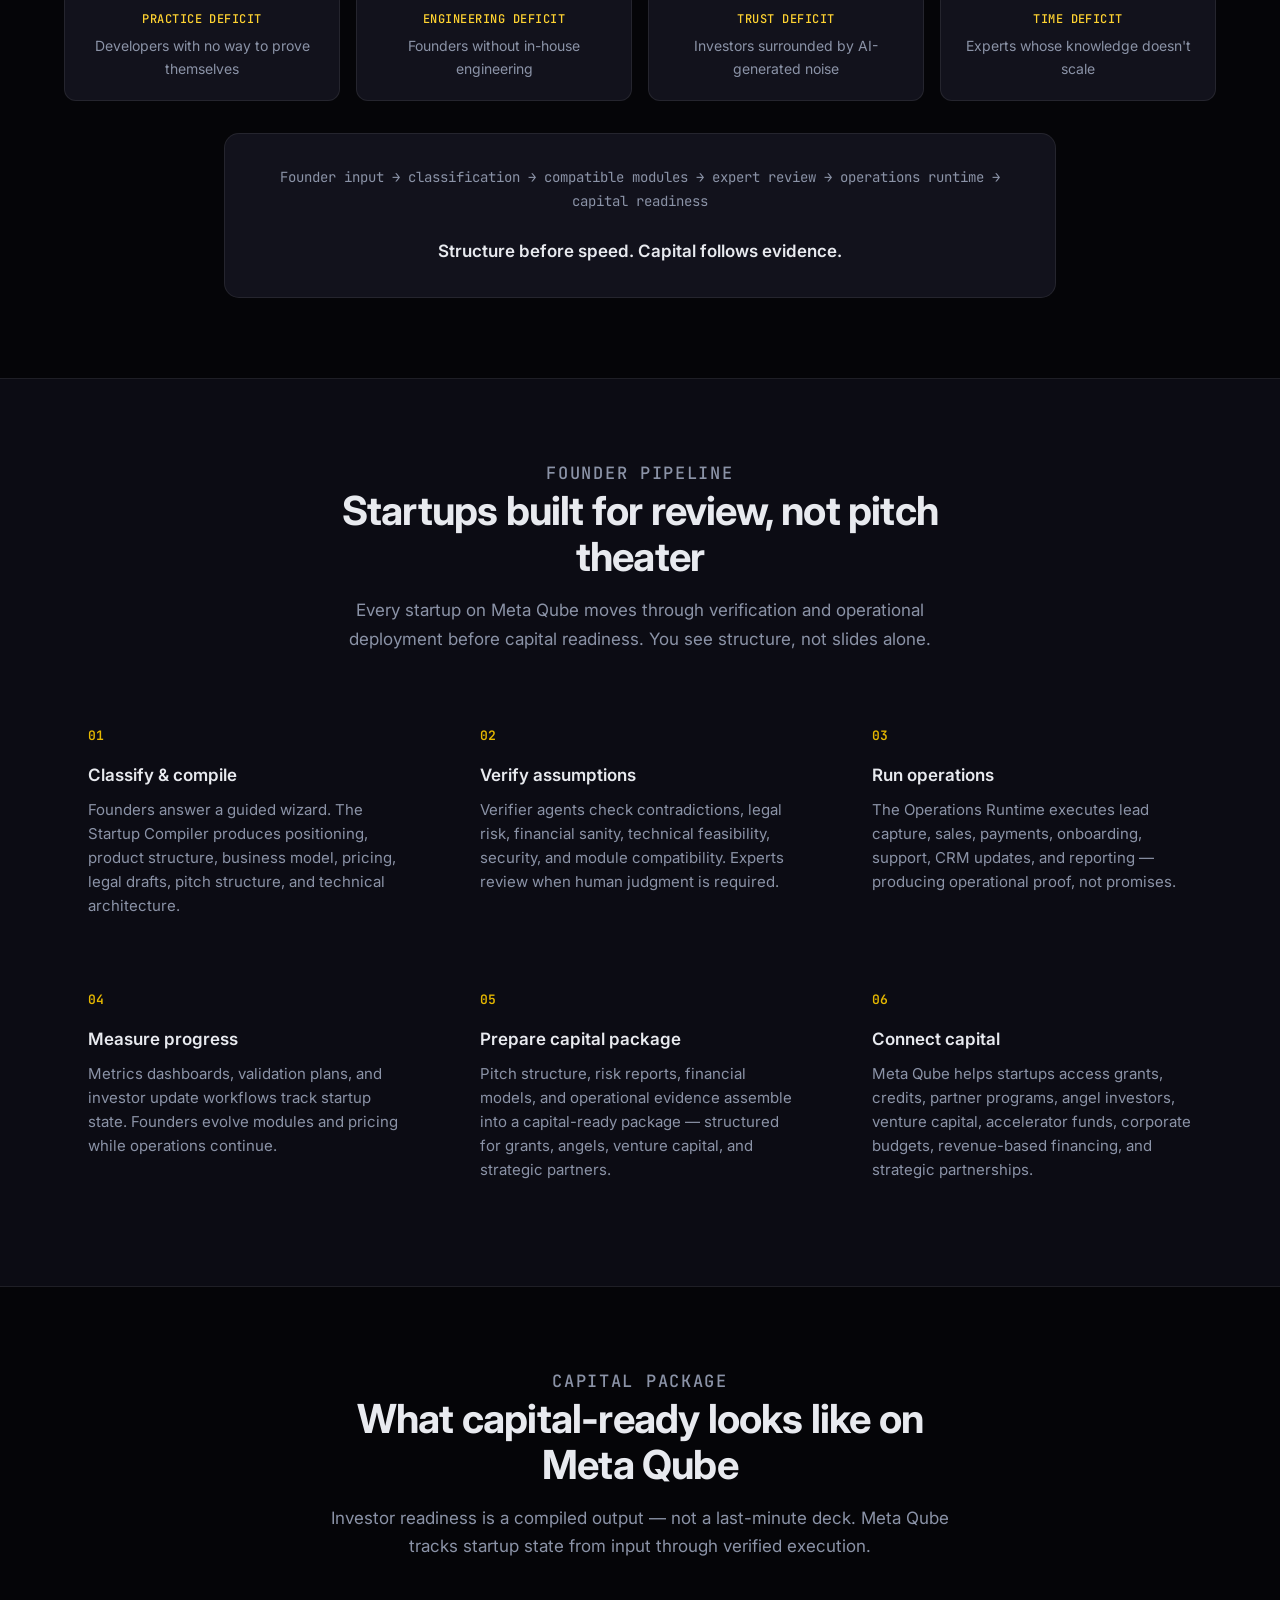
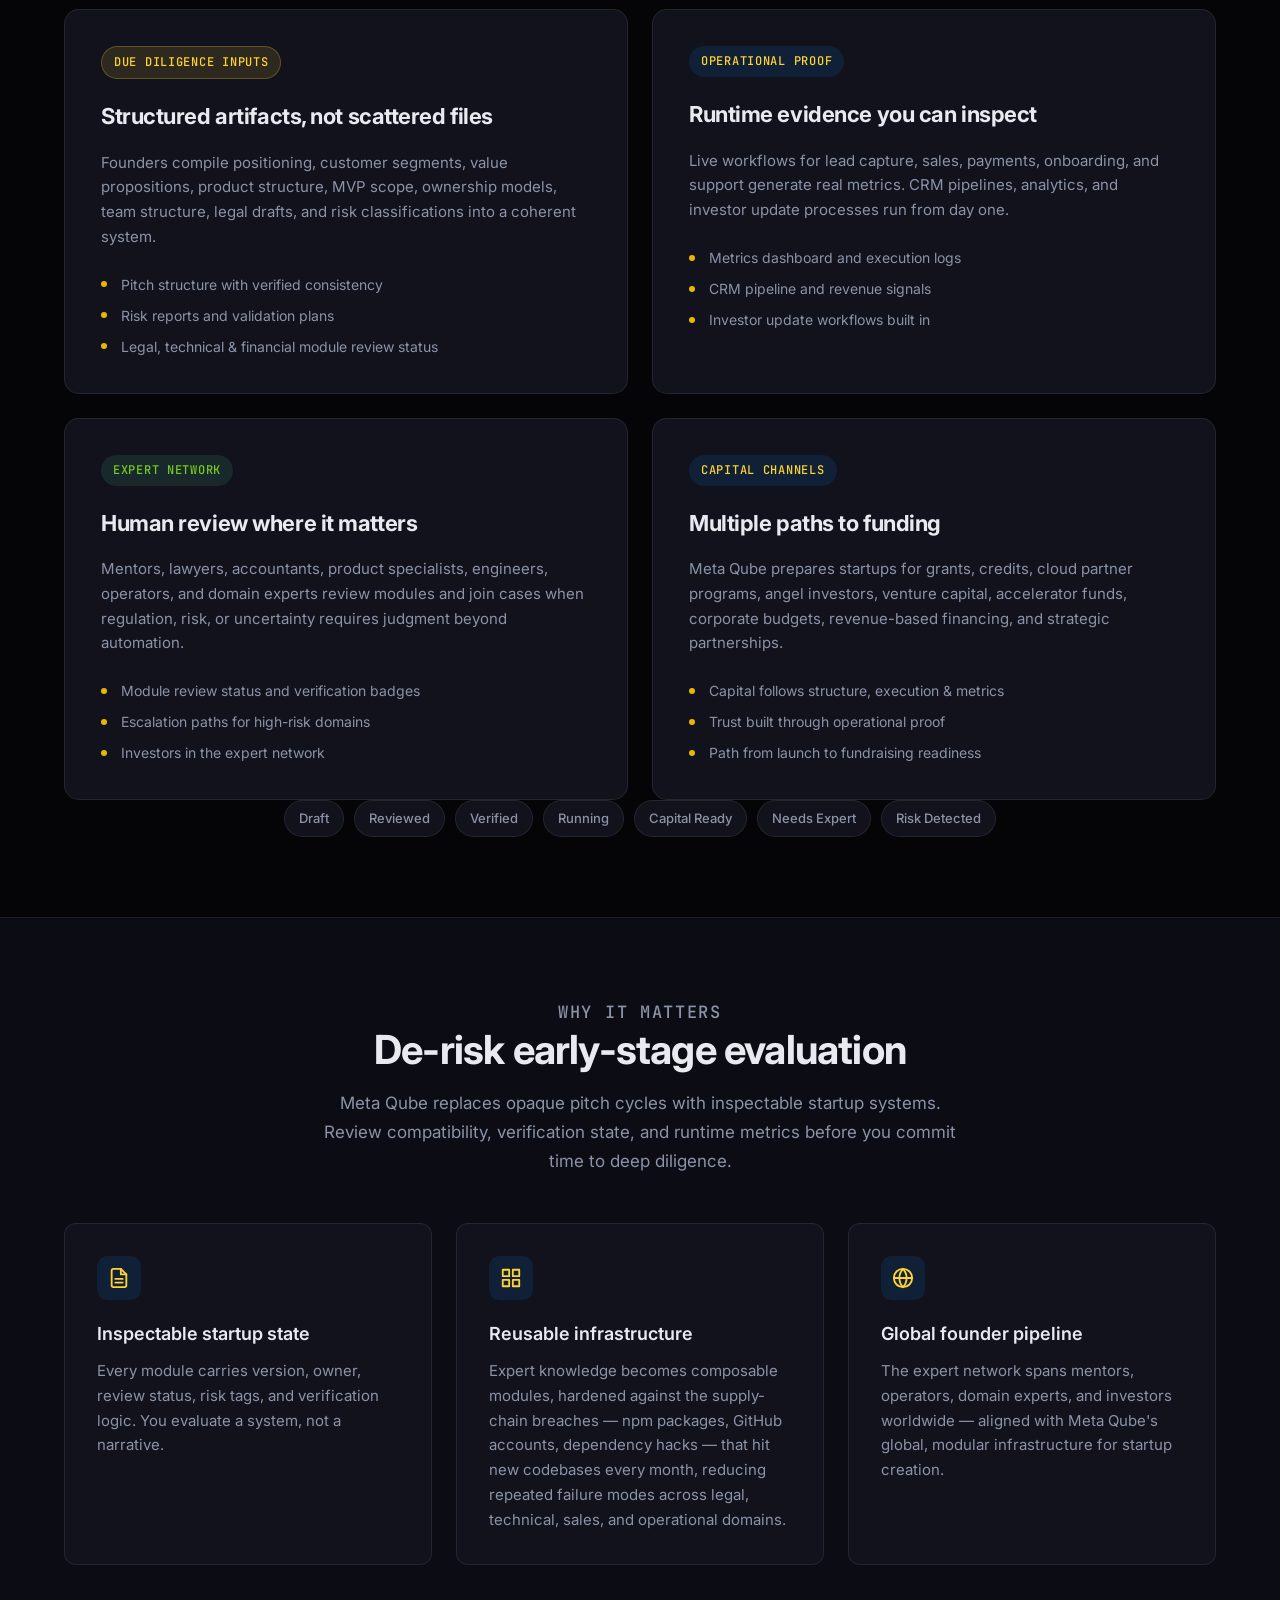
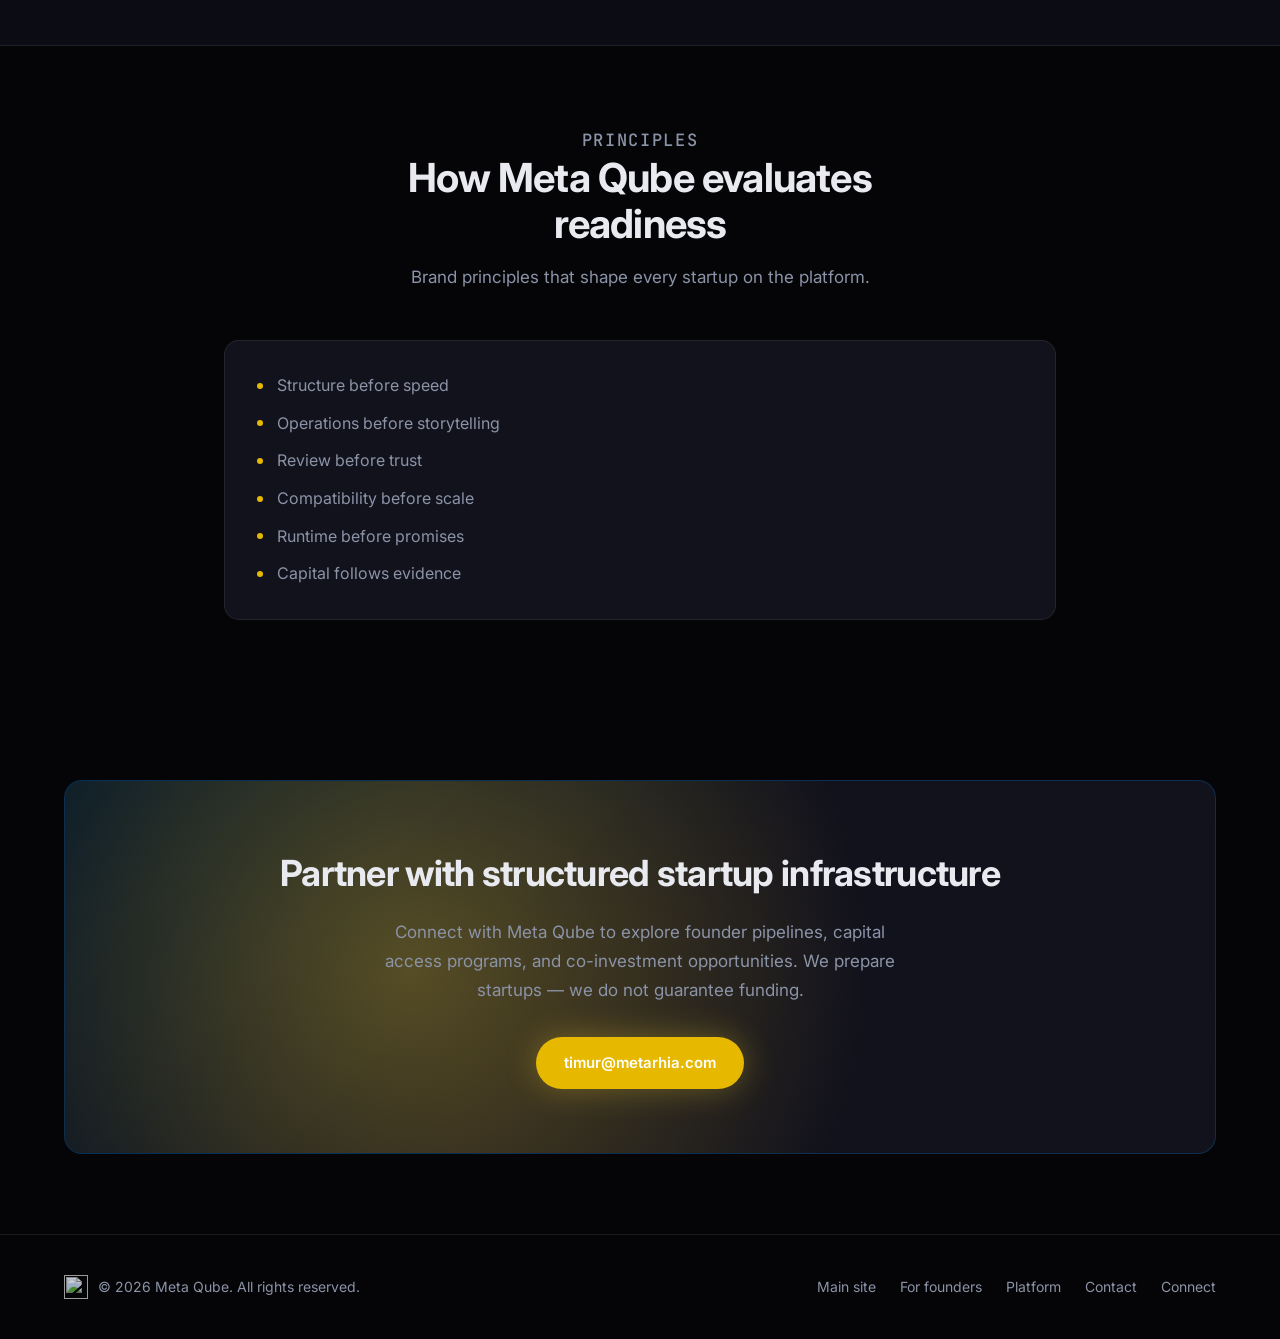
==== commit 354c066d: "Fix menu and slogan" ====
--- a/index.html
+++ b/index.html
@@ -26,6 +26,7 @@
 <body class="audience-investors">
   <header class="site-header" id="header">
     <div class="container header-inner">
+      <div class="header-top">
       <a href="/" class="logo">
         <img src="https://meta-qube.com/images/metaqube.png" alt="" width="36" height="36">
         Meta Qube
@@ -43,11 +44,11 @@
           <line x1="4" y1="17" x2="20" y2="17"/>
         </svg>
       </button>
+      </div>
       <nav class="nav" id="nav">
         <a href="#thesis">Thesis</a>
         <a href="#pipeline">Pipeline</a>
         <a href="#capital-package">Package</a>
-        <a href="#connect" class="nav-cta">Connect</a>
       </nav>
     </div>
   </header>
@@ -61,7 +62,7 @@
       <div class="container hero-inner">
         <div class="hero-content">
           <p class="eyebrow">Capital Access for investors</p>
-          <h1>Capital follows<br><span>evidence.</span></h1>
+          <h1><span class="hero-line">Capital follows</span><span class="hero-line hero-line-accent">evidence</span></h1>
           <p class="hero-lead">
             Meta Qube is a Startup Compiler and Operations Runtime. Founders build
             structured, verifiable startup systems with live operations and metrics —
@@ -136,8 +137,30 @@
             Meta Qube is not an agency, AI wrapper, or consulting network. It is
             infrastructure that classifies ideas, assembles reviewed modules, runs
             operations, and prepares startups for capital — with evidence at every step.
+            Everyone wants exposure to the AI boom; most of the deal flow is
+            neuro-slop. Meta Qube sits at the intersection of four market
+            deficits that compound into founder pipelines you can actually
+            underwrite.
           </p>
         </header>
+        <div class="module-contract">
+          <div class="contract-item">
+            <span class="contract-key">Practice deficit</span>
+            <span class="contract-val">Developers with no way to prove themselves</span>
+          </div>
+          <div class="contract-item">
+            <span class="contract-key">Engineering deficit</span>
+            <span class="contract-val">Founders without in-house engineering</span>
+          </div>
+          <div class="contract-item">
+            <span class="contract-key">Trust deficit</span>
+            <span class="contract-val">Investors surrounded by AI-generated noise</span>
+          </div>
+          <div class="contract-item">
+            <span class="contract-key">Time deficit</span>
+            <span class="contract-val">Experts whose knowledge doesn't scale</span>
+          </div>
+        </div>
         <div class="formula-box">
           <code class="formula-code">Founder input → classification → compatible modules → expert review → operations runtime → capital readiness</code>
           <p class="formula-tagline">Structure before speed. Capital follows evidence.</p>
@@ -326,8 +349,10 @@
             </div>
             <h3>Reusable infrastructure</h3>
             <p>
-              Expert knowledge becomes composable modules — reducing repeated failure
-              modes across legal, technical, sales, and operational domains.
+              Expert knowledge becomes composable modules, hardened against the
+              supply-chain breaches — npm packages, GitHub accounts, dependency
+              hacks — that hit new codebases every month, reducing repeated
+              failure modes across legal, technical, sales, and operational domains.
             </p>
           </article>
           <article class="card">
@@ -393,6 +418,7 @@
       <div class="footer-links">
         <a href="https://meta-qube.com/">Main site</a>
         <a href="https://founders.meta-qube.com/">For founders</a>
+        <a href="https://platform.meta-qube.com/">Platform</a>
         <a href="mailto:timur@metarhia.com">Contact</a>
         <a href="#connect">Connect</a>
       </div>
--- a/styles.css
+++ b/styles.css
@@ -78,9 +78,17 @@
   container-name: site-header;
   position: relative;
   display: flex;
+  flex-direction: column;
+  align-items: stretch;
+  gap: 0.5rem;
+  padding-block: 0.75rem 0.875rem;
+  min-width: 0;
+}
+
+.header-top {
+  display: flex;
   align-items: center;
   gap: 0.75rem;
-  padding-block: 1rem;
   min-width: 0;
 }
 
@@ -103,17 +111,9 @@
 .nav {
   display: flex;
   align-items: center;
+  justify-content: flex-end;
   gap: clamp(0.625rem, 1.5vw, 1.5rem);
-  flex-shrink: 1;
   min-width: 0;
-}
-
-@container site-header (min-width: 62rem) {
-  .nav {
-    flex-wrap: wrap;
-    justify-content: flex-end;
-    row-gap: 0.35rem;
-  }
 }
 
 .nav a {
@@ -267,6 +267,7 @@
 
 .hero-content {
   max-width: 34rem;
+  container-type: inline-size;
 }
 
 .eyebrow {
@@ -290,14 +291,20 @@
 }
 
 .hero h1 {
-  font-size: clamp(2.5rem, 5vw, 3.75rem);
+  font-size: clamp(1.125rem, 10.5cqw, 3.75rem);
   font-weight: 700;
   line-height: 1.08;
   letter-spacing: -0.03em;
   margin: 0 0 1.25rem;
 }
 
-.hero h1 span {
+.hero h1 .hero-line {
+  display: block;
+  white-space: nowrap;
+}
+
+.hero h1 .hero-line-accent {
+  font-size: 0.9em;
   background: linear-gradient(135deg, var(--text) 30%, var(--accent-bright));
   -webkit-background-clip: text;
   background-clip: text;
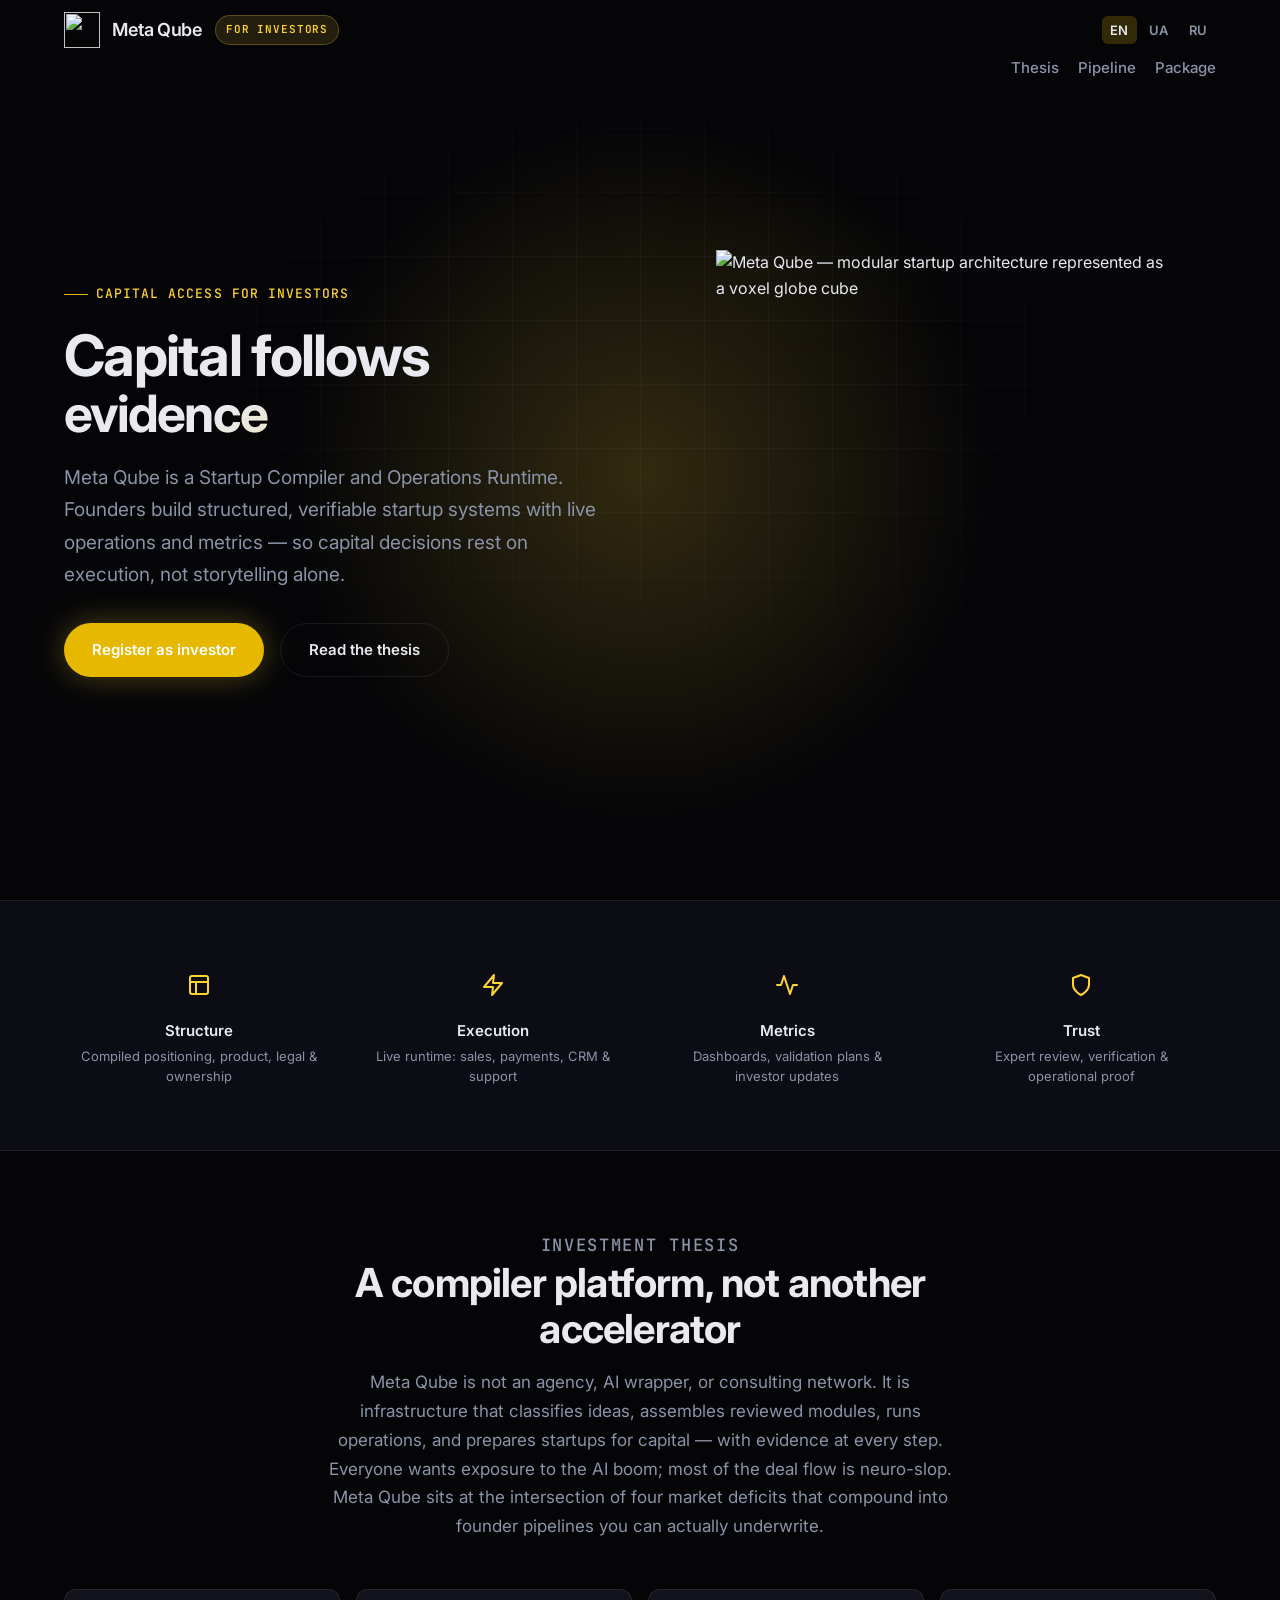
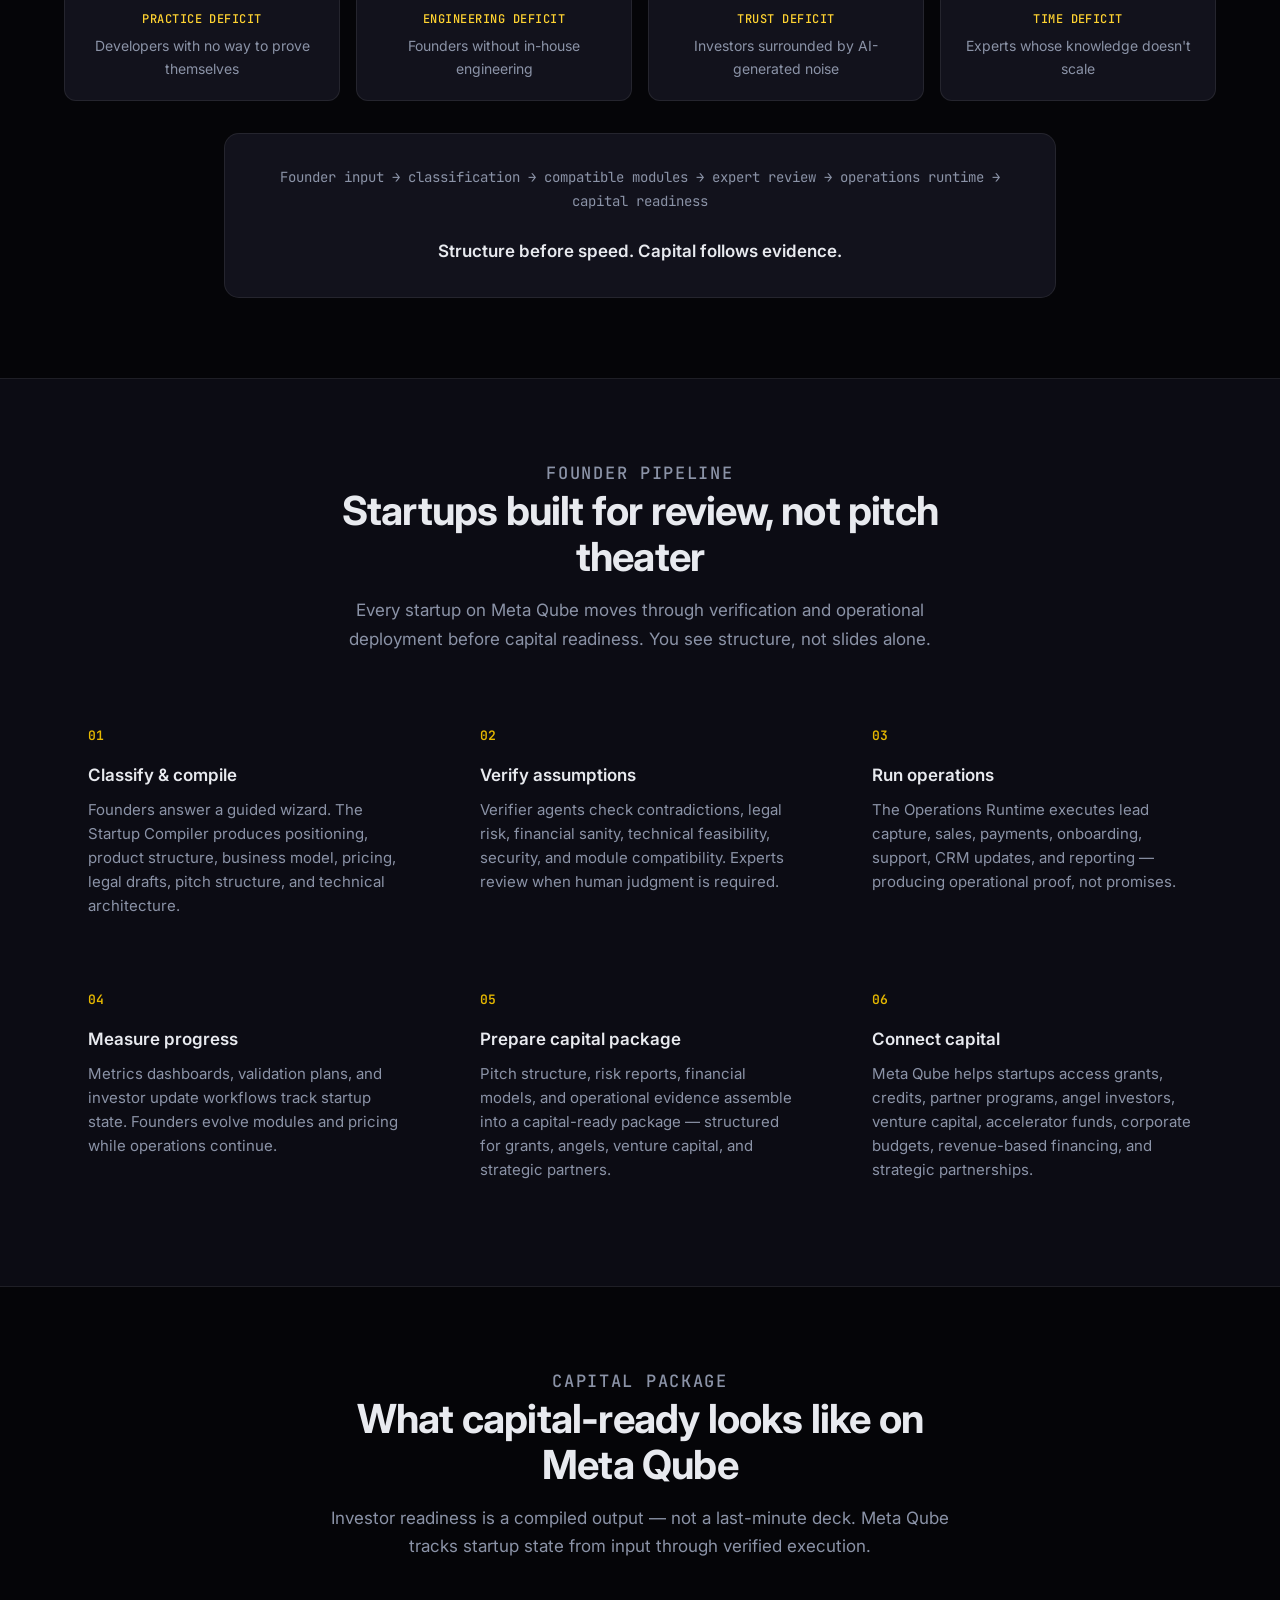
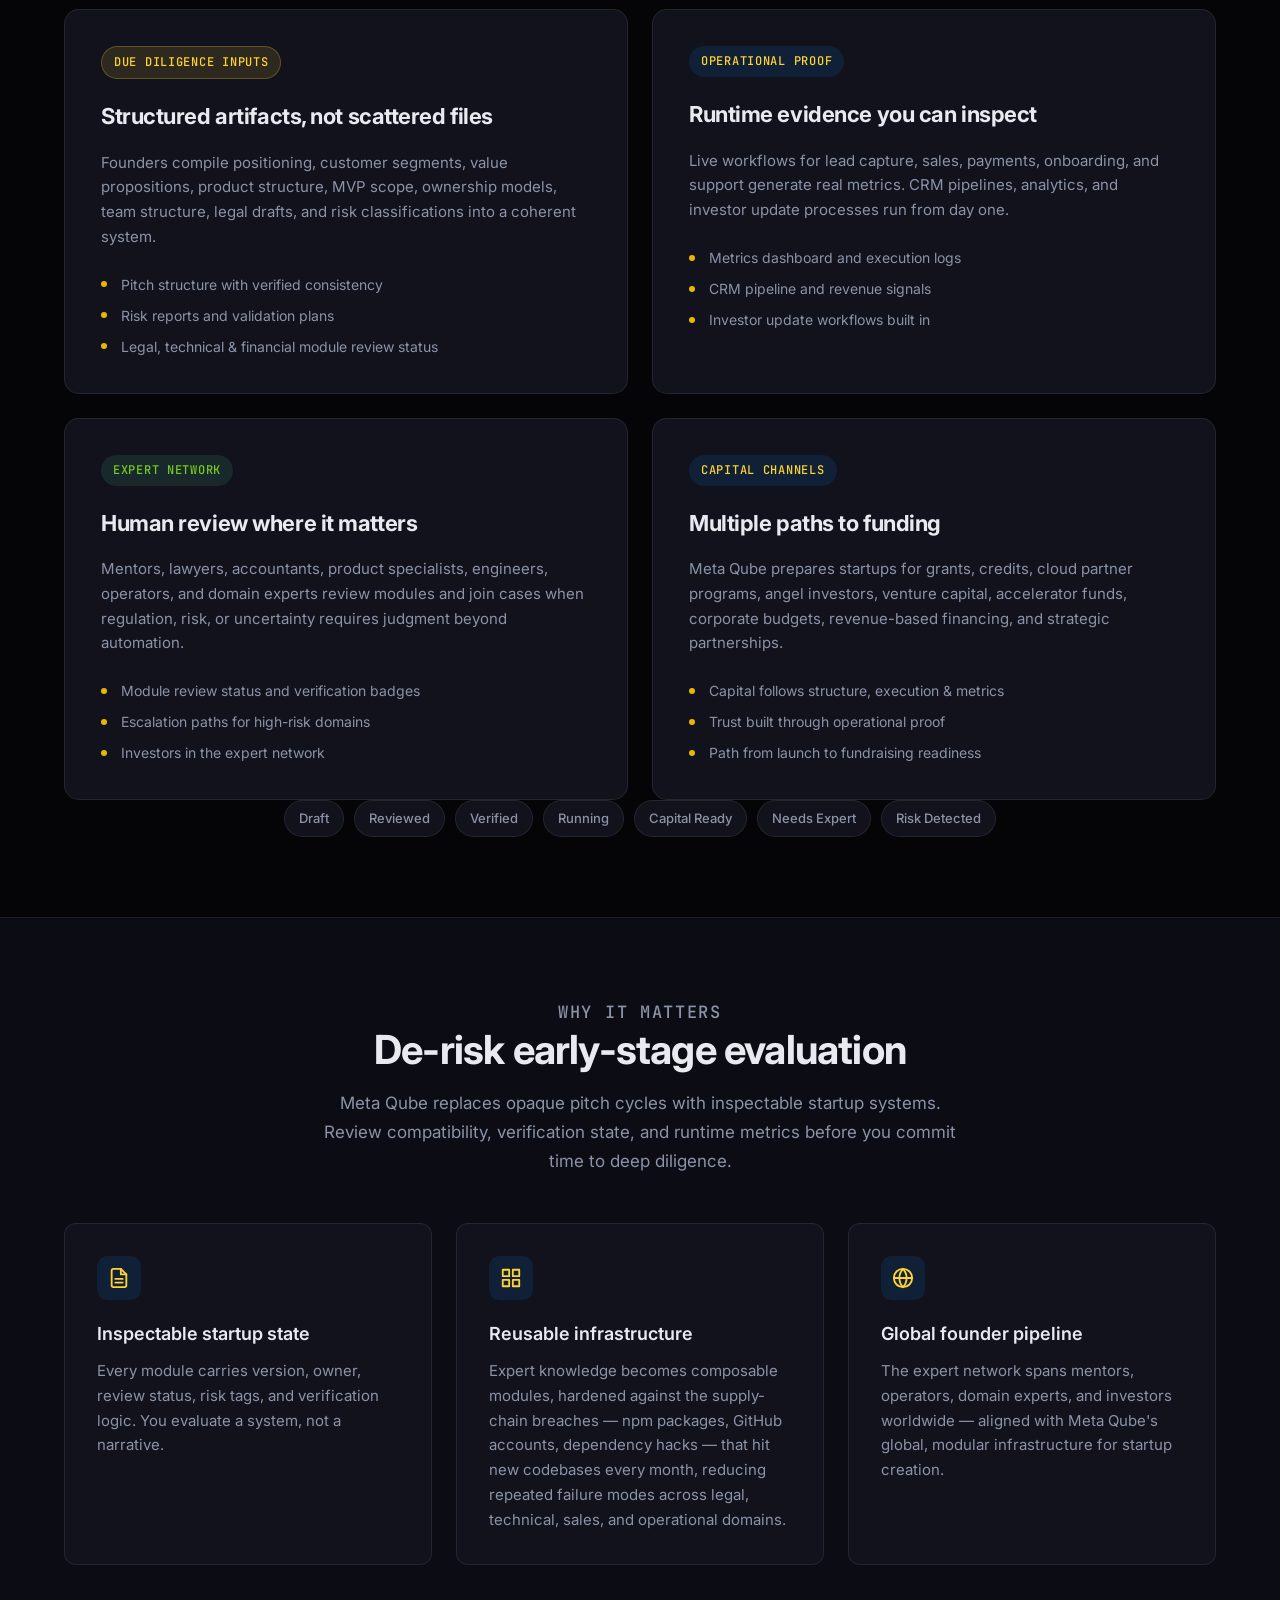
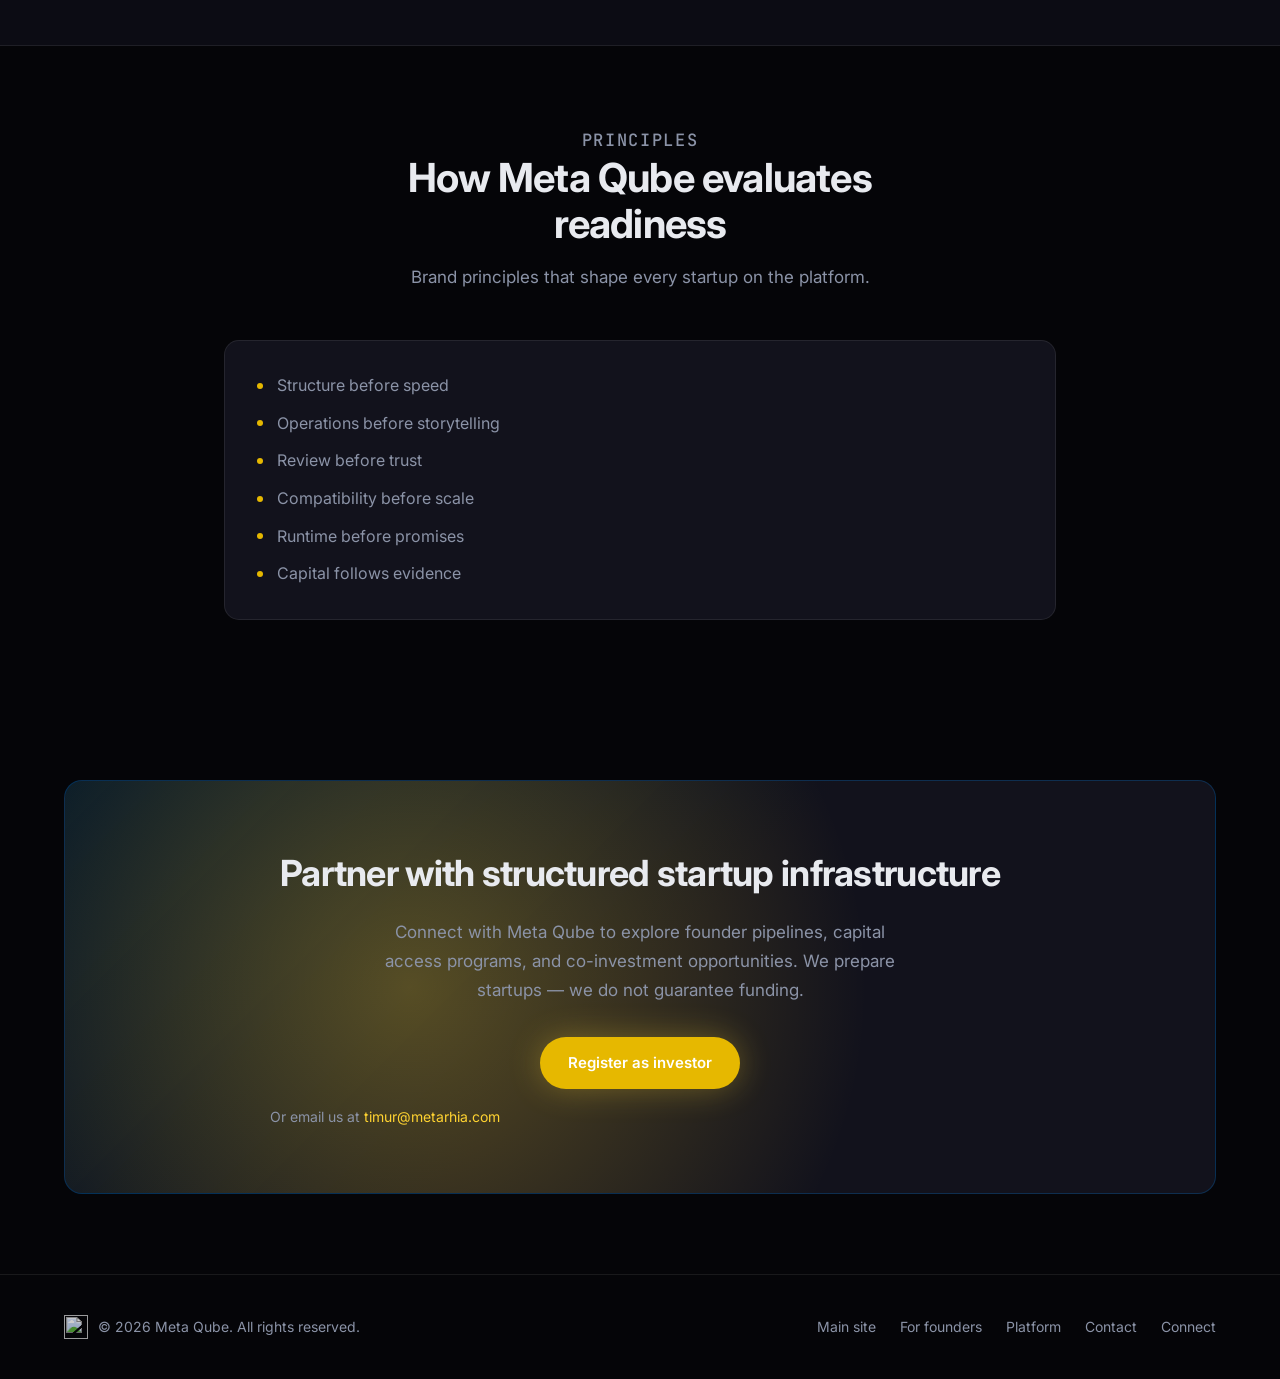
==== commit dbc69217: "Add registration form" ====
--- a/index.html
+++ b/index.html
@@ -69,7 +69,7 @@
             so capital decisions rest on execution, not storytelling alone.
           </p>
           <div class="hero-actions">
-            <a href="#connect" class="btn btn-primary">Connect with Meta Qube</a>
+            <a href="/connect/" class="btn btn-primary">Register as investor</a>
             <a href="#thesis" class="btn btn-secondary">Read the thesis</a>
           </div>
         </div>
@@ -403,7 +403,8 @@
             programs, and co-investment opportunities. We prepare startups —
             we do not guarantee funding.
           </p>
-          <a href="mailto:timur@metarhia.com" class="btn btn-primary">timur@metarhia.com</a>
+          <a href="/connect/" class="btn btn-primary">Register as investor</a>
+          <p style="margin:1rem 0 0;font-size:0.875rem;color:var(--text-muted)">Or email us at <a href="mailto:timur@metarhia.com">timur@metarhia.com</a></p>
         </div>
       </div>
     </section>
@@ -420,7 +421,7 @@
         <a href="https://founders.meta-qube.com/">For founders</a>
         <a href="https://platform.meta-qube.com/">Platform</a>
         <a href="mailto:timur@metarhia.com">Contact</a>
-        <a href="#connect">Connect</a>
+        <a href="/connect/">Connect</a>
       </div>
     </div>
   </footer>
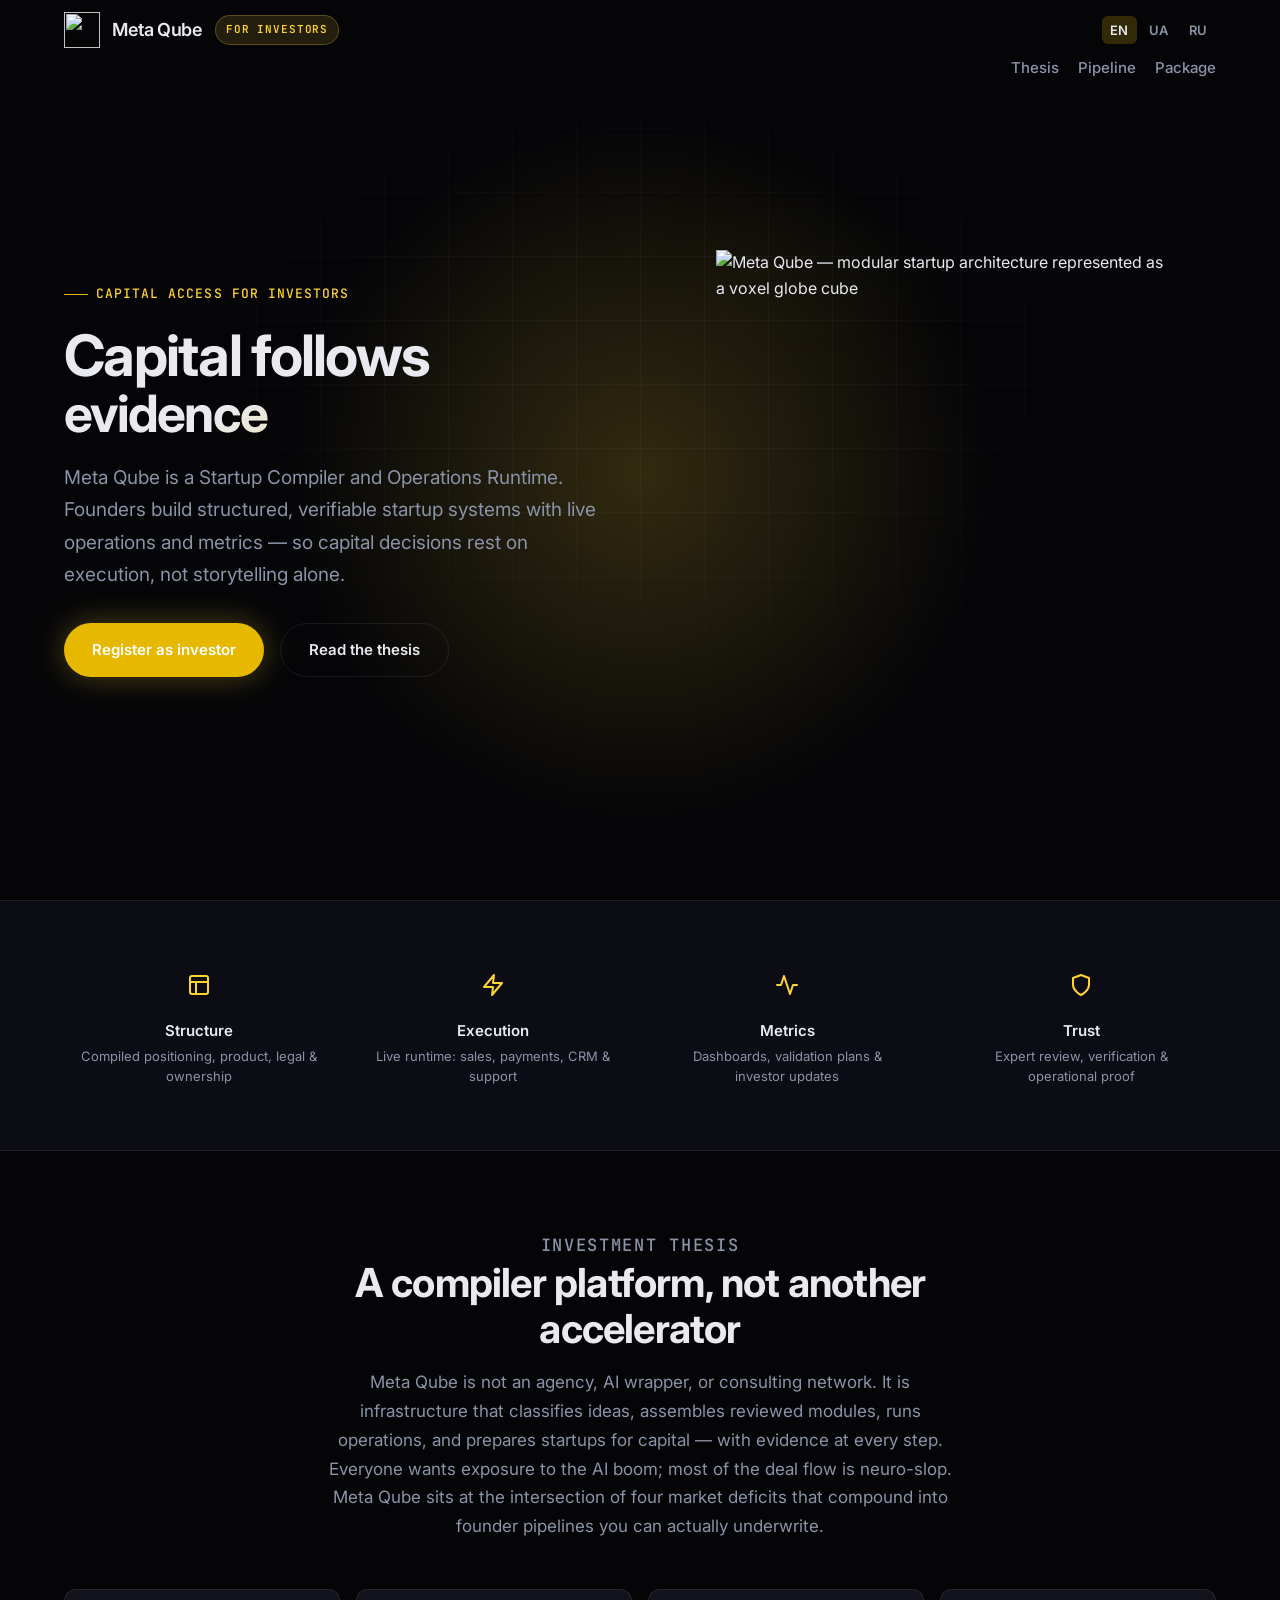
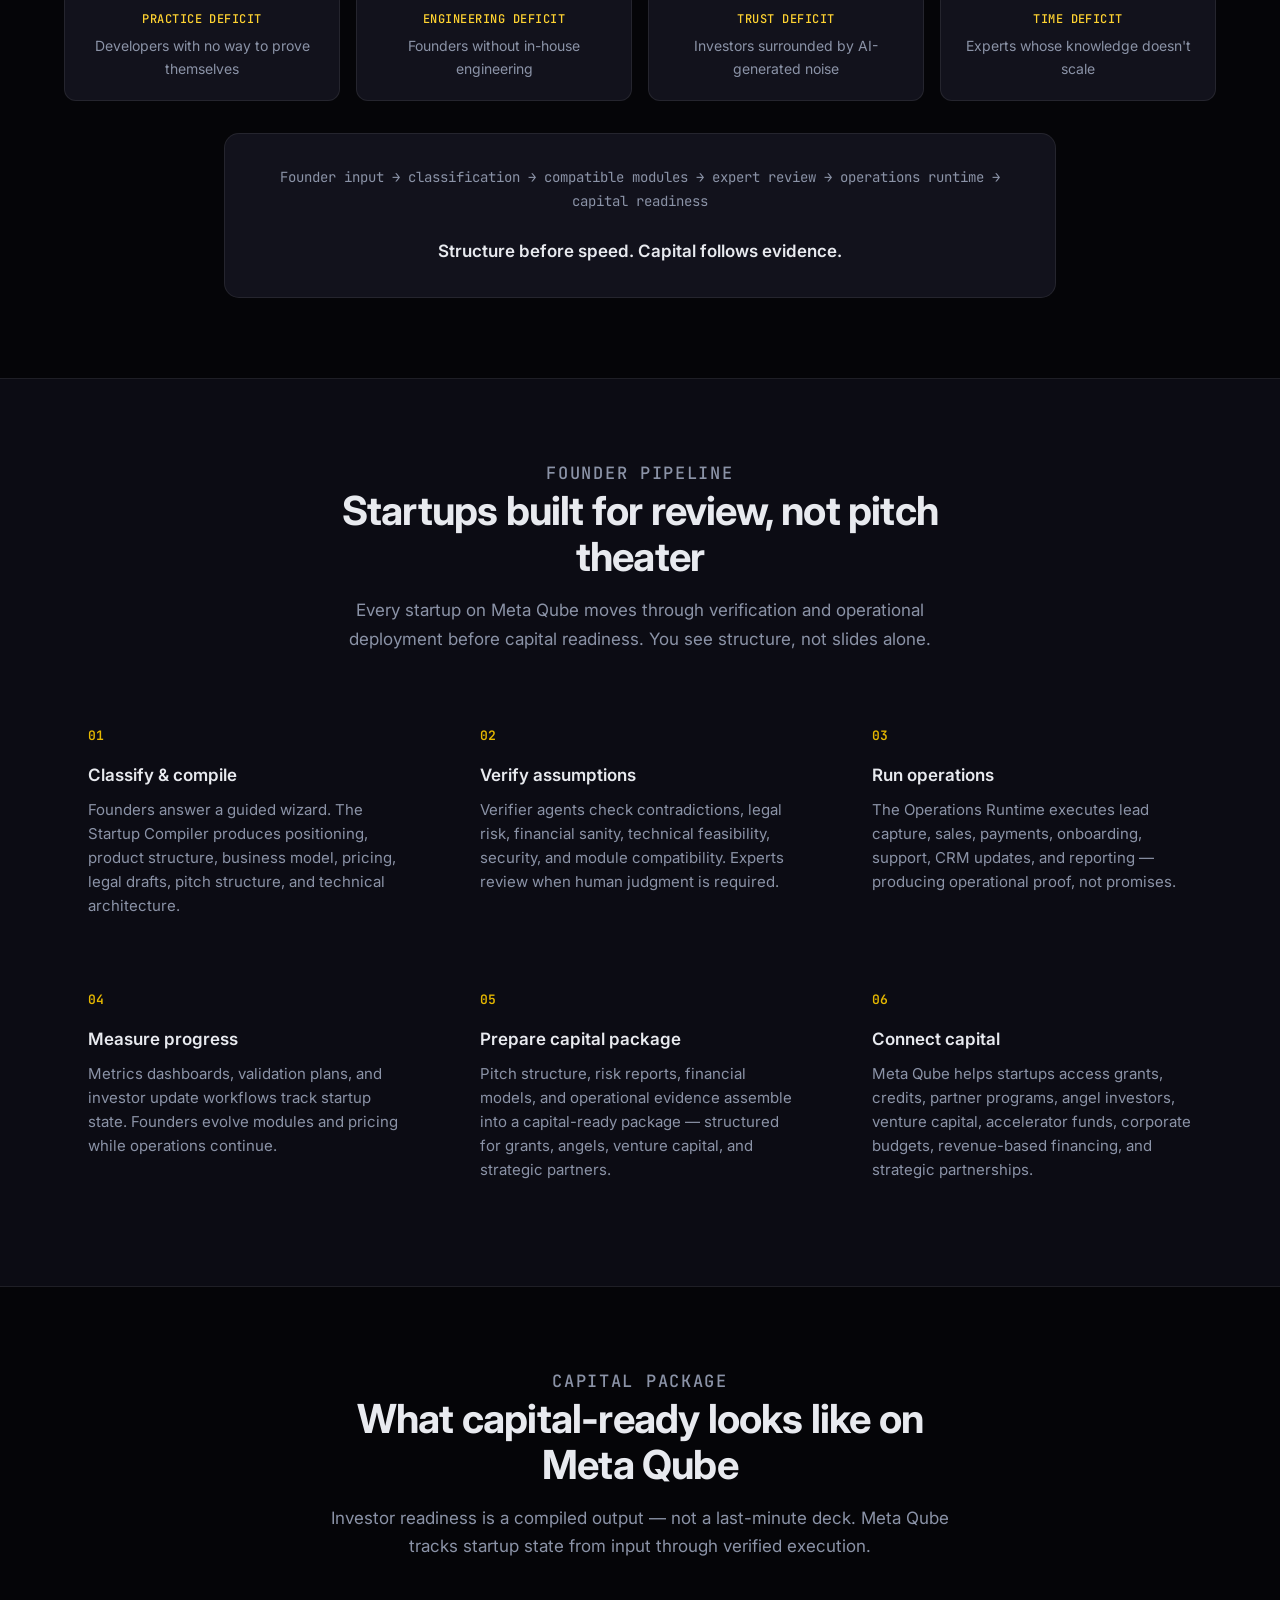
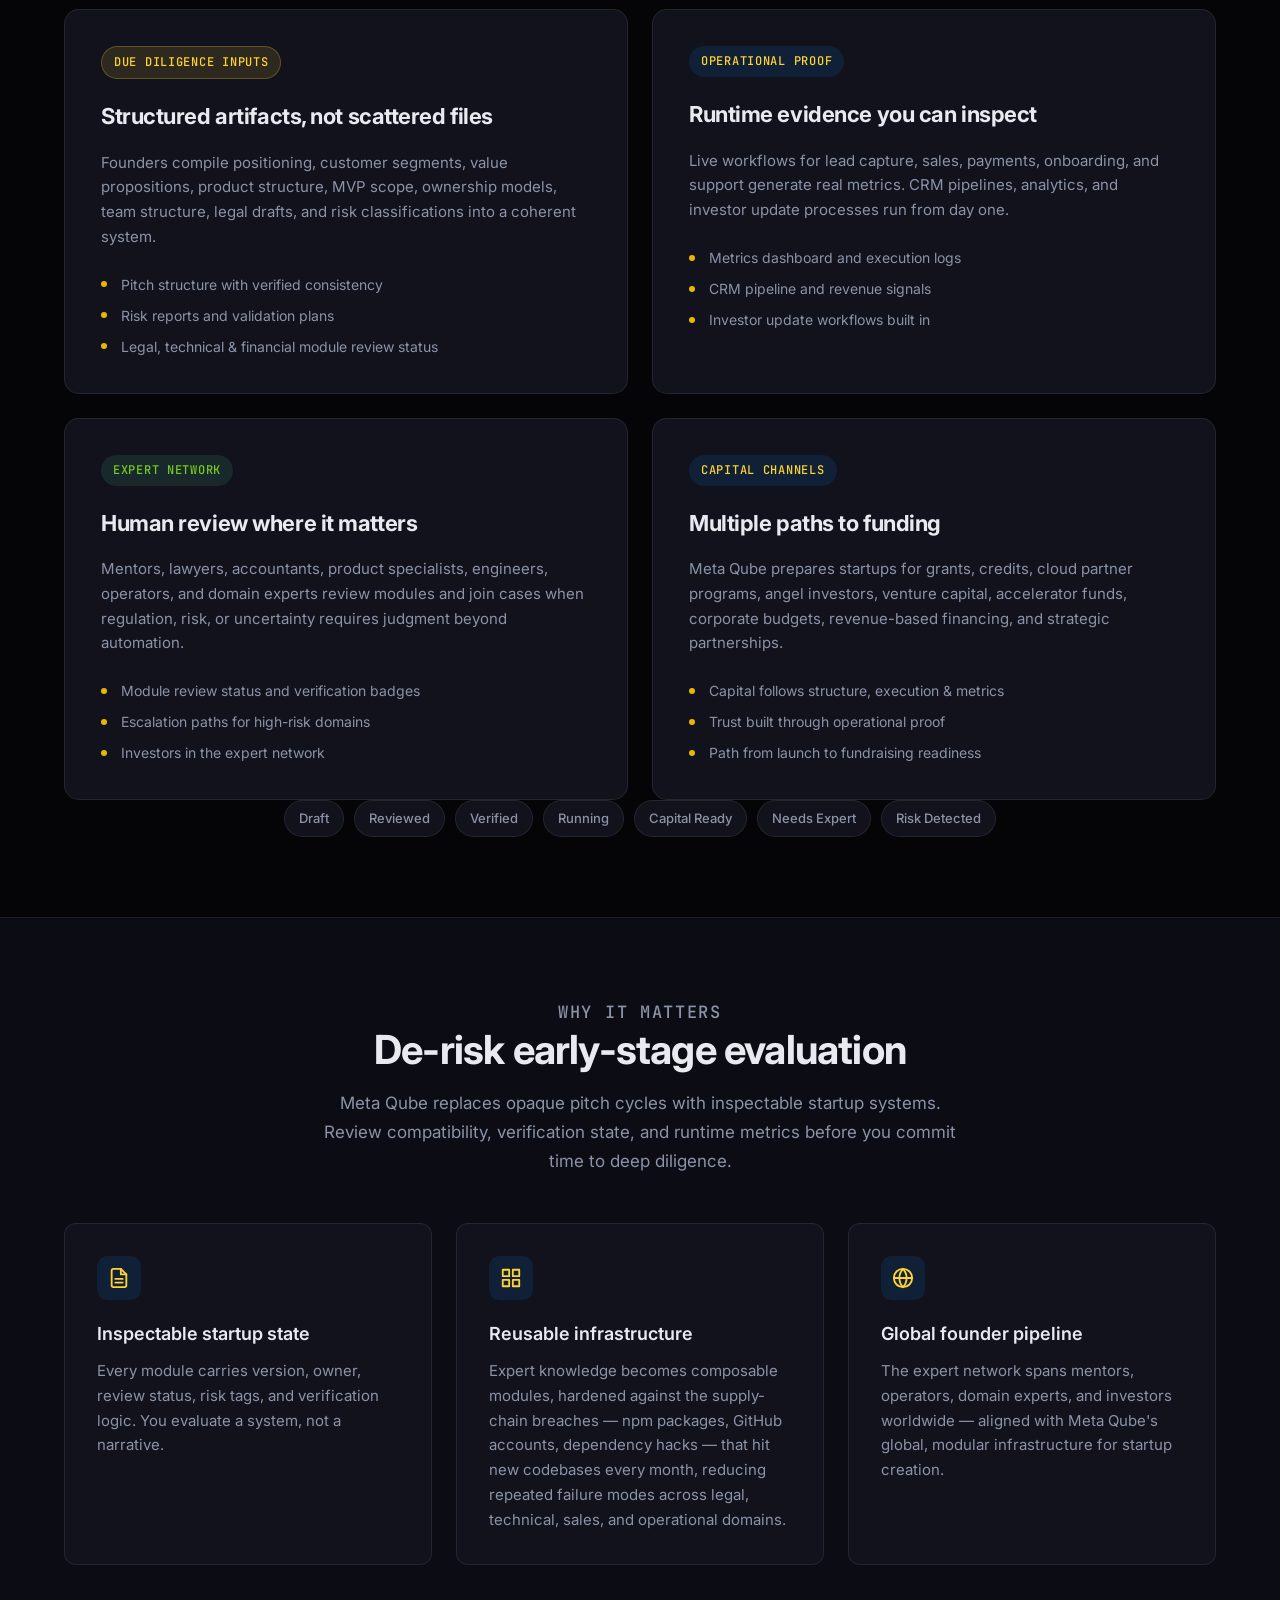
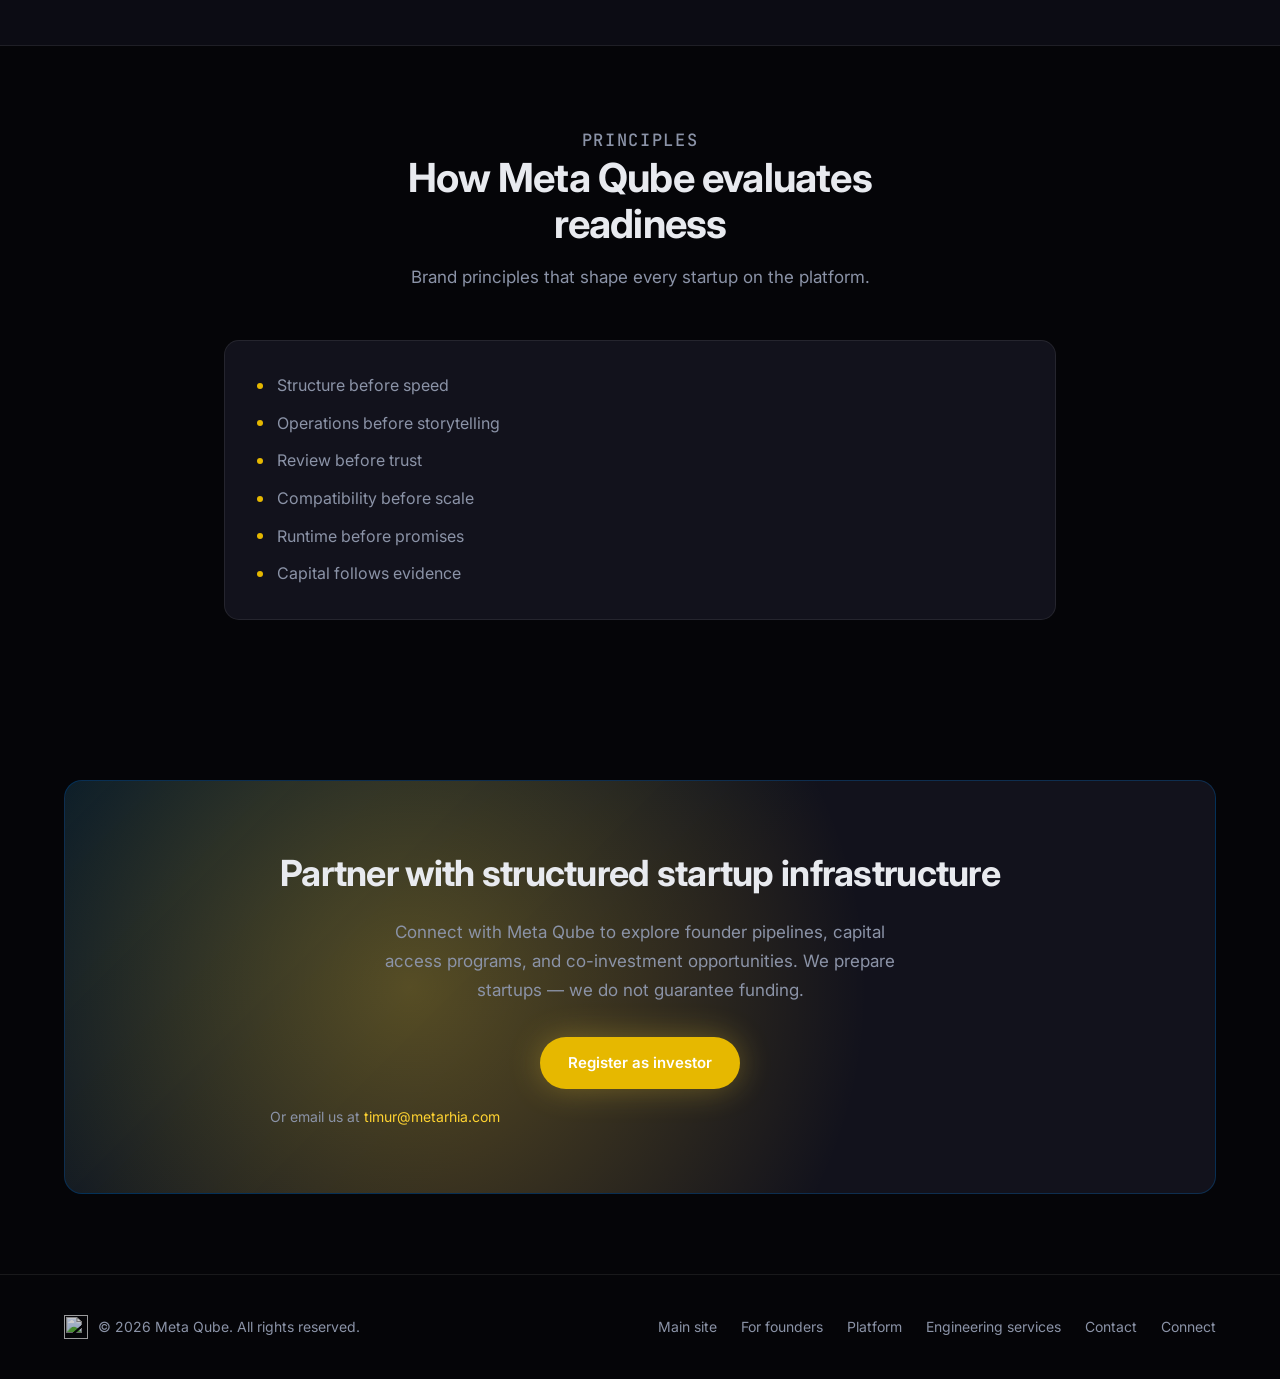
==== commit 8558f669: "Add links to care site" ====
--- a/index.html
+++ b/index.html
@@ -420,6 +420,7 @@
         <a href="https://meta-qube.com/">Main site</a>
         <a href="https://founders.meta-qube.com/">For founders</a>
         <a href="https://platform.meta-qube.com/">Platform</a>
+        <a href="https://care.meta-qube.com/">Engineering services</a>
         <a href="mailto:timur@metarhia.com">Contact</a>
         <a href="/connect/">Connect</a>
       </div>
